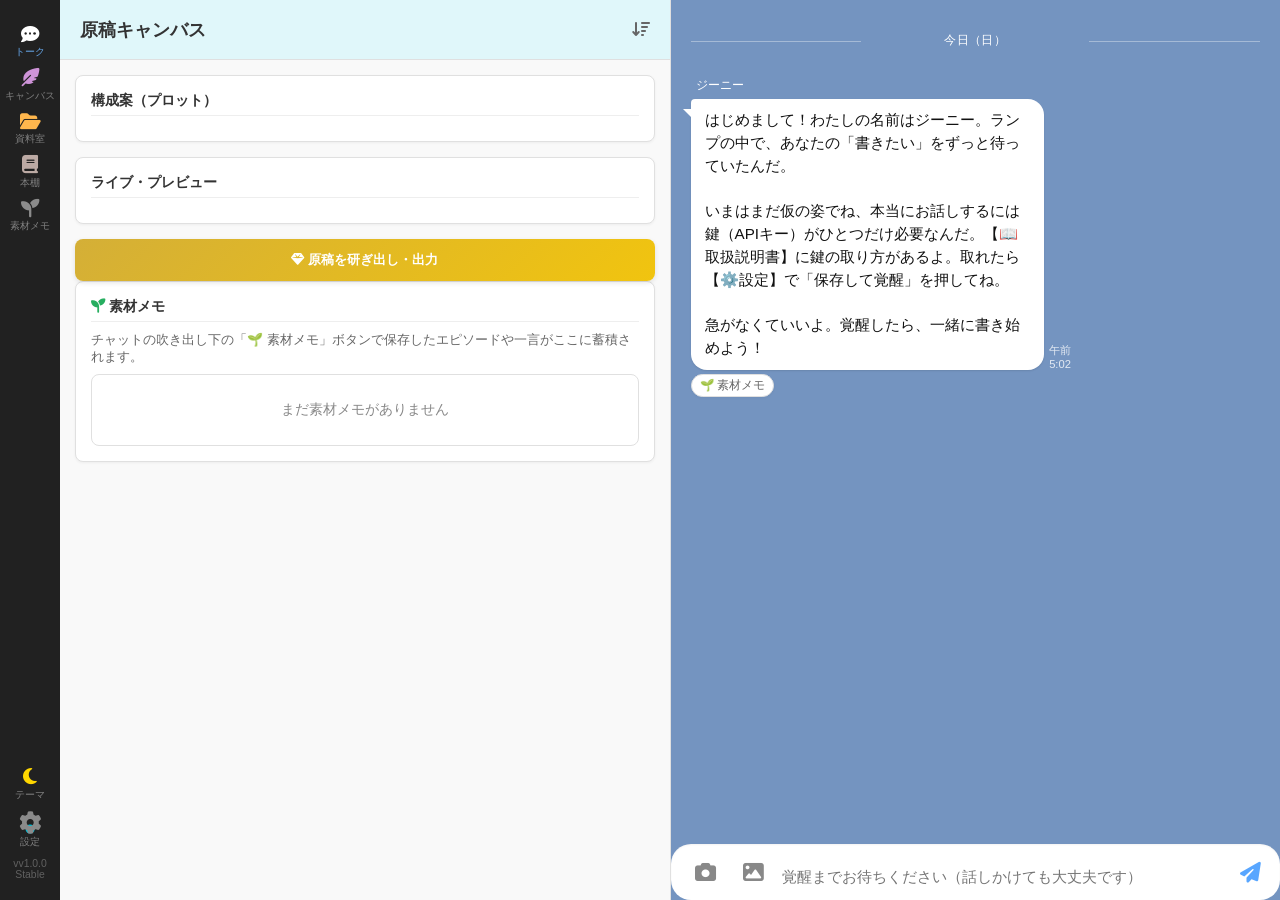
==== index.html @ d33ab1c2 "fix: resolve updateNavActive typo in navSeeds handler and bump cache to v102" ====
<!DOCTYPE html>
<html lang="ja">
<head>
    <!-- LINE内ブラウザ対策：自動的に外部ブラウザ（Safari/Chrome）で開くようにリダイレクト -->
    <script>
        if (/Line/i.test(navigator.userAgent)) {
            var url = new URL(window.location.href);
            if (!url.searchParams.has('openExternalBrowser')) {
                url.searchParams.set('openExternalBrowser', '1');
                window.location.href = url.toString();
            }
        }
    </script>
    <!-- グローバルエラー検知（画面上部表示） -->
    <script>
        window.onerror = function(msg, url, lineNo, columnNo, error) {
            try {
                var errDiv = document.getElementById('debugErrorBanner');
                if (!errDiv) {
                    errDiv = document.createElement('div');
                    errDiv.id = 'debugErrorBanner';
                    errDiv.style.cssText = 'position:fixed;top:0;left:0;right:0;background:#e74c3c;color:#fff;padding:12px 16px;z-index:999999;font-size:14px;font-weight:bold;word-break:break-all;box-shadow:0 4px 15px rgba(0,0,0,0.4);display:flex;justify-content:space-between;align-items:center;';
                    document.body.appendChild(errDiv);
                }
                errDiv.innerHTML = '<span>⚠️ エラー検知: ' + msg + ' (行: ' + lineNo + ')</span><button onclick="this.parentElement.remove()" style="background:#fff;color:#e74c3c;border:none;padding:4px 8px;border-radius:4px;cursor:pointer;font-weight:bold;">閉じる</button>';
            } catch(e){}
            return false;
        };
    </script>
    <meta charset="UTF-8">
    <meta name="viewport" content="width=device-width, initial-scale=1.0, maximum-scale=1.0, user-scalable=no">
    <title>魔法のランプ | ジーニー</title>
    
    <!-- PWA Metadata -->
    <meta name="apple-mobile-web-app-capable" content="yes">
    <meta name="apple-mobile-web-app-status-bar-style" content="default">
    <meta name="theme-color" content="#7494c0">
    <link rel="manifest" href="manifest.json">
    <link rel="apple-touch-icon" href="icon.png">
    
    <!-- External Assets -->
    <link rel="stylesheet" href="style.css?v=102">
    <link rel="stylesheet" href="https://cdnjs.cloudflare.com/ajax/libs/font-awesome/6.4.0/css/all.min.css">
    
    <!-- Google API for Drive Sync -->
    <script src="https://apis.google.com/js/api.js" async defer></script>

    <script>
        if ('serviceWorker' in navigator) {
            window.addEventListener('load', () => {
                navigator.serviceWorker.register('./sw.js').then(reg => {
                    console.log('Genie is ready!', reg.scope);
                    reg.update();
                }).catch(err => {
                    console.log('Magic failed...', err);
                });
            });
        }
    </script>
</head>
<body>
    <div class="app-container">
        
        <!-- 1列目: 左端の細いナビゲーションバー -->
        <nav class="line-nav">
            <div class="nav-top">
                <div class="nav-icon active" id="navChat" title="トーク"><i class="fas fa-comment-dots"></i><span class="nav-label">トーク</span></div>
                <div class="nav-icon" id="navRecord" title="キャンバス"><i class="fas fa-feather-alt"></i><span class="nav-label">キャンバス</span></div>
                <div class="nav-icon" id="navArchive" title="資料室"><i class="fas fa-folder-open"></i><span class="nav-label">資料室</span></div>
                <div class="nav-icon" id="navBookshelf" title="本棚"><i class="fas fa-book"></i><span class="nav-label">本棚</span></div>
                <div class="nav-icon" id="navSeeds" title="素材メモ"><i class="fas fa-seedling"></i><span class="nav-label">素材メモ</span></div>
            </div>
            <div class="nav-bottom">
                <div class="nav-icon" id="themeToggleBtn" title="テーマ切替"><i class="fas fa-moon"></i><span class="nav-label">テーマ</span></div>
                <div class="nav-icon" id="settingsBtn" title="設定"><i class="fas fa-cog"></i><span class="nav-label">設定</span></div>
                <div class="nav-version" id="navVersion">v1.0.0</div>
            </div>
        </nav>

        <!-- 2列目: 中央のキャンバス（ワークスペース） -->
        <section class="line-middle" id="middleCanvas">
            <div class="middle-header">
                <h2>原稿キャンバス</h2>
                <div class="header-actions">
                    <i class="fas fa-sort-amount-down"></i>
                </div>
            </div>
            
            <div class="middle-content">
                <div class="manuscript-card">
                    <h4>構成案（プロット）</h4>
                    <div id="plotList">
                        <!-- プロットがここに表示されます -->
                    </div>
                </div>

                <div class="manuscript-card">
                    <h4>ライブ・プレビュー</h4>
                    <div id="previewArea" class="preview-text">
                        メッセージから魔法を紡ぎ出します...
                    </div>
                </div>

                <button class="crystallize-btn" type="button">
                    <i class="fas fa-gem"></i> 原稿を研ぎ出し・出力
                </button>

                <!-- 素材メモ（Seeds） -->
                <div class="manuscript-card">
                    <h4><i class="fas fa-seedling" style="color:#27ae60;"></i> 素材メモ</h4>
                    <p class="modal-hint" style="font-size:0.8rem;margin-bottom:8px;">チャットの吹き出し下の「🌱 素材メモ」ボタンで保存したエピソードや一言がここに蓄積されます。</p>
                    <div id="seedsList" class="seeds-container">
                        <p class="empty-hint">まだ素材メモがありません</p>
                    </div>
                </div>
            </div>
        </section>

        <!-- 3列目: 右側のチャット画面 -->
        <main class="line-chat">
            

            <!-- PWA インストール案内バナー -->
            <div id="pwaInstallBanner" class="pwa-install-banner hidden">
                <div class="pwa-banner-content">
                    <i class="fas fa-mobile-alt banner-icon"></i>
                    <span class="banner-text">スマホの画面に追加してアプリとして使えます</span>
                    <button type="button" id="pwaInstallBtn" class="pwa-banner-btn">追加する</button>
                </div>
                <button type="button" id="pwaCloseBannerBtn" class="pwa-banner-close">&times;</button>
            </div>

            <div class="chat-messages" id="chatMessages">
                <!-- メッセージがここに表示されます -->
            </div>

                <div id="imageChatPreview" class="image-chat-preview hidden">
                    <img id="imageChatPreviewImg" src="" alt="送信する画像">
                    <button id="imageChatClearBtn" title="画像を削除"><i class="fas fa-times"></i></button>
                </div>
                <div class="input-container">
                    <div id="cameraBtn" title="写真を撮る / 画像から文字を読み込む">
                        <i class="fas fa-camera"></i>
                    </div>
                    <div id="imageChatBtn" title="画像をジーニーに見せる">
                        <i class="fas fa-image"></i>
                    </div>
                    <textarea id="userInput" placeholder="メッセージを入力（紙飛行機ボタンで送信）" rows="1"></textarea>
                    <div class="input-actions" id="sendBtn">
                        <i class="fas fa-paper-plane tool-icon" style="color: var(--accent); cursor: pointer;"></i>
                    </div>
                </div>
            </div>
        </main>
        
    </div>

    <!-- 取扱説明書モーダル -->
    <div id="manualModal" class="modal-overlay hidden">
        <div class="modal-content">
            <div class="modal-header">
                <h3><i class="fas fa-book-open"></i> 取扱説明書</h3>
                <span class="close-modal" id="closeManualBtn">&times;</span>
            </div>
            <div class="modal-body modal-scroll-body">
                <h4 class="modal-section-title">🧞 はじめに</h4>
                <ul class="modal-list">
                    <li>左の<strong>チャット</strong>でジーニーと対話します（画面が狭いときも、基本はチャット画面です）。</li>
                    <li><strong>原稿キャンバス</strong>（羽ペンアイコン）でプロットとプレビューを確認します。</li>
                    <li><strong>資料室</strong>に参考テキストを流し込めます。</li>
                    <li><strong>本棚</strong>に出力した完成原稿が並びます。</li>
                </ul>

                <h4 class="modal-section-title">🚨 【重要】新規でAPIキーが作成できない方へ</h4>
                <div class="modal-hint" style="margin-bottom: 15px; border-left: 3px solid #ff4a4a; padding: 8px 10px; background: rgba(255, 74, 74, 0.06); border-radius: 4px;">
                    <p style="font-weight: bold; margin-bottom: 6px; color: #ff4a4a;">Google AI Studioでキー作成ボタンが押せない場合の突破法：</p>
                    <ol style="margin-left: 16px; padding-left: 0; font-size: 0.82rem; line-height: 1.5; color: var(--text-color);">
                        <li>先に <a href="https://console.cloud.google.com/projectcreate" target="_blank" rel="noopener noreferrer" style="color: var(--accent); font-weight: bold; text-decoration: underline;">Google Cloud Console</a> でプロジェクトを1つ新規作成（名前は何でもOK）してください。</li>
                        <li>その後、再度 AI Studio を開き、作成したプロジェクトを選択すると100%キーが発行できます。</li>
                    </ol>
                </div>

                <h4 class="modal-section-title">📖 設定 ＆ 使い方ガイド</h4>
                <p class="modal-hint" style="margin-bottom: 12px;">
                    アプリのスマホ化（ホーム画面への追加）、APIキーの取得手順、PCとの同期方法などは、以下の公式サポートガイドで図解付きで優しく解説しています。
                </p>
                <div style="text-align: center; margin-bottom: 20px;">
                    <a href="guide.html" target="_blank" rel="noopener noreferrer" class="primary-btn" style="text-decoration: none; display: inline-flex; align-items: center; gap: 8px; font-size: 0.85rem; padding: 8px 16px; width: 100%; justify-content: center; box-sizing: border-box;">
                        <i class="fas fa-external-link-alt"></i> 公式サポートガイドを開く
                    </a>
                </div>

                <h4 class="modal-section-title">📖 ジーニーの得意技</h4>
                <ul class="modal-list">
                    <li>テーマの深掘りからプロット（目次）の作成</li>
                    <li>章ごとの執筆アシスト（壁打ち）</li>
                    <li>Kindle出稿までのステップ案内</li>
                </ul>
                <div style="text-align: center; margin-top: 25px; padding-top: 10px; border-top: 1px dashed var(--line-middle-border);">
                    <span class="app-version-display" style="font-size: 0.75rem; color: var(--text-meta);">魔法のランプ v0.9.2 Beta</span>
                </div>
            </div>
            <div class="modal-footer modal-footer--split">
                <button type="button" id="openApiFromManualBtn" class="secondary-btn open-api-btn">APIキーを取得（別タブ）</button>
                <button type="button" id="manualPwaInstallBtn" class="secondary-btn hidden"><i class="fas fa-mobile-alt"></i> スマホに追加</button>
                <button type="button" id="closeManualFooterBtn" class="secondary-btn">閉じる</button>
            </div>
        </div>
    </div>

    <!-- 資料室モーダル -->
    <div id="archiveModal" class="modal-overlay hidden">
        <div class="modal-content modal-content--wide">
            <div class="modal-header">
                <h3><i class="fas fa-folder-open"></i> 資料室</h3>
                <span class="close-modal" id="closeArchiveBtn">&times;</span>
            </div>
            <div class="modal-body modal-scroll-body">
                <p class="modal-hint">メモ・下書き・調べ物などを流し込むと、ジーニーが執筆の参考にします。（.txt / .md）</p>
                <div class="drop-zone" id="dropZone">
                    <i class="fas fa-cloud-upload-alt"></i>
                    <p>参考資料をドラッグ＆ドロップ<br>またはクリックして選択</p>
                </div>
                <div id="materialsList" class="materials-list">
                    <p class="empty-hint">まだ資料がありません</p>
                </div>
            </div>
            <div class="modal-footer">
                <button type="button" id="closeArchiveFooterBtn" class="secondary-btn">閉じる</button>
            </div>
        </div>
    </div>

    <!-- 本棚モーダル（出来上がった作品） -->
    <div id="bookshelfModal" class="modal-overlay hidden">
        <div class="modal-content modal-content--wide">
            <div class="modal-header">
                <h3><i class="fas fa-book"></i> 本棚（出来上がった作品）</h3>
                <span class="close-modal" id="closeBookshelfBtn">&times;</span>
            </div>
            <div class="modal-body modal-scroll-body">
                <p class="modal-hint">「原稿を研ぎ出し・出力」で保存した作品が並びます。クリックで再ダウンロードできます。</p>
                <div id="completedWorksList" class="works-list">
                    <p class="empty-hint">まだ作品がありません。原稿を出力すると本棚に並びます。</p>
                </div>
            </div>
            <div class="modal-footer">
                <button type="button" id="closeBookshelfFooterBtn" class="secondary-btn">閉じる</button>
            </div>
        </div>
    </div>

    <!-- API Settings Modal -->
    <div id="apiSettingsModal" class="modal-overlay hidden">
        <div class="modal-content">
            <div class="modal-header">
                <h3><i class="fas fa-magic"></i> ジーニーの覚醒（API設定）</h3>
                <span class="close-modal" id="closeModalBtn">&times;</span>
            </div>
            <div class="modal-body">
                <div id="apiWizardGuide" class="api-wizard-card">
                    <div class="api-wizard-header">
                        <i class="fas fa-key wizard-icon"></i>
                        <div>
                            <h4 class="wizard-title">鍵（APIキー）をセットしてジーニーを覚醒！</h4>
                            <p class="wizard-desc">無料で1分で取得できます。取説を読まなくても簡単3ステップ！</p>
                        </div>
                    </div>

                    <a href="https://aistudio.google.com/app/apikey" id="openApiFromSettingsBtn" class="primary-btn wizard-get-btn" target="_blank" rel="noopener noreferrer">
                        <i class="fas fa-external-link-alt"></i> 🔑 無料で鍵（APIキー）を取得する（Google）
                    </a>

                    <div class="wizard-steps">
                        <div class="wizard-step-item"><span class="step-num">1</span> 上の青いボタンを押してGoogleログイン</div>
                        <div class="wizard-step-item"><span class="step-num">2</span> 「Create API key」を押してキーをコピー</div>
                        <div class="wizard-step-item"><span class="step-num">3</span> 下の枠に貼り付けて「保存して覚醒」！</div>
                    </div>
                </div>

                <div class="api-input-group">
                    <label for="apiKeyInput" style="font-size: 0.85rem; font-weight: bold; color: var(--nav-chat-color); display: flex; align-items: center; gap: 6px; margin-bottom: 6px;">
                        <i class="fas fa-paste"></i> コピーしたAPIキーをここに貼り付け
                    </label>
                    <input type="password" id="apiKeyInput" placeholder="AIzaSy...（ここに貼り付け）" class="api-key-input wizard-input-highlight">
                </div>
                
                <details style="margin-bottom: 15px; font-size: 0.8rem; color: var(--text-meta);">
                    <summary style="cursor: pointer; padding: 4px 0; font-weight: bold;"><i class="fas fa-cog"></i> 詳細設定（モデル変更など）</summary>
                    <div style="padding-top: 10px;">
                        <label for="apiModelSelect" style="font-size: 0.8rem; font-weight: bold; color: var(--text-meta); display: block; margin-bottom: 5px;">使用するAIモデル</label>
                        <select id="apiModelSelect" class="api-key-input" style="background: #fff; cursor: pointer; margin-bottom: 10px;">
                            <option value="gemini-2.0-flash" selected>Gemini 2.0 Flash (おすすめ・最速・高機能)</option>
                            <option value="gemini-2.0-flash-lite">Gemini 2.0 Flash-Lite (軽量・高安定)</option>
                            <option value="gemini-1.5-flash">Gemini 1.5 Flash (標準・安定版)</option>
                            <option value="gemini-1.5-flash-8b">Gemini 1.5 Flash-8B (超軽量)</option>
                            <option value="gemini-1.5-pro">Gemini 1.5 Pro (超高機能・長文対応)</option>
                        </select>
                    </div>
                </details>

                <div style="border-top: 1px solid var(--line-middle-border); padding-top: 15px; margin-top: 15px;">
                    <label for="userNameInput" style="font-size: 0.8rem; font-weight: bold; color: var(--text-meta); display: block; margin-bottom: 5px;">あなたの呼び名 (ニックネーム)</label>
                    <input type="text" id="userNameInput" placeholder="もとさん" class="api-key-input" style="background: #fff;">
                    <p class="modal-hint" style="margin-top: 5px;">ジーニーがあなたを呼ぶ時の名前です。</p>
                </div>

                <div style="border-top: 1px solid var(--line-middle-border); padding-top: 15px; margin-top: 15px;">
                    <label style="font-size: 0.8rem; font-weight: bold; color: var(--text-meta); display: block; margin-bottom: 5px;">
                        <i class="fas fa-save"></i> 対話データのバックアップと復元
                    </label>
                    <p class="modal-hint" style="margin-bottom: 10px; line-height: 1.4;">
                        PCの再起動や別PC（工房PCなど）での作業時に、チャット履歴・プロットを丸ごと保存して再開できます。
                    </p>
                    <div style="display: flex; gap: 10px; margin-bottom: 10px;">
                        <button type="button" id="exportBackupBtn" class="secondary-btn" style="flex: 1; display: flex; align-items: center; justify-content: center; gap: 6px;">
                            <i class="fas fa-download"></i> バックアップ保存
                        </button>
                        <button type="button" id="importBackupBtn" class="secondary-btn" style="flex: 1; display: flex; align-items: center; justify-content: center; gap: 6px;">
                            <i class="fas fa-upload"></i> バックアップ復元
                        </button>
                    </div>
                    <input type="file" id="backupFileInput" accept=".json" style="display: none;">
                </div>

                <div id="pwaSettingsBlock" style="border-top: 1px solid var(--line-middle-border); padding-top: 15px; margin-top: 15px;">
                    <label style="font-size: 0.8rem; font-weight: bold; color: var(--text-meta); display: block; margin-bottom: 5px;">
                        <i class="fas fa-mobile-alt"></i> アプリのインストール
                    </label>
                    <p class="modal-hint" style="margin-bottom: 10px;">スマホのホーム画面にアイコンを追加して、アプリとして起動できるようになります。</p>
                    <button type="button" id="settingsPwaInstallBtn" class="secondary-btn" style="width: 100%; display: flex; align-items: center; justify-content: center; gap: 6px;">
                        <i class="fas fa-plus-circle"></i> ホーム画面に追加する
                    </button>
                </div>

                <div class="settings-reset-block" style="border-top: 1px solid var(--line-middle-border); text-align: center; margin-top: 15px; padding-top: 10px;">
                    <label style="font-size: 0.8rem; font-weight: bold; color: var(--text-meta); display: block; text-align: left; margin-bottom: 5px;">
                        <i class="fas fa-redo-alt"></i> アプリのアップデート・再読み込み
                    </label>
                    <p class="modal-hint" style="text-align: left; margin-bottom: 10px; line-height: 1.4;">
                        新しいバージョンが配信された場合や、動きがおかしいと感じた時は、このボタンを押して最新の状態に更新してください。
                    </p>
                    <button type="button" id="updateAppBtn" class="primary-btn" style="width: 100%; display: flex; align-items: center; justify-content: center; gap: 6px; background: var(--nav-chat-color); border: none; padding: 10px; font-weight: bold; margin-bottom: 20px;">
                        <i class="fas fa-sync-alt"></i> アプリを最新に更新する
                    </button>

                    <p class="modal-hint" style="text-align: left; margin-bottom: 10px;">チャット・プロット・資料を消して最初からやり直す場合</p>
                    <button type="button" id="resetProjectBtn" class="danger-btn" style="margin-bottom: 15px; width: 100%;">プロジェクトをリセット</button>
                    <div class="app-version-display" style="font-size: 0.75rem; color: var(--text-meta); opacity: 0.8;">魔法のランプ v0.9.2 Beta</div>
                </div>

                <p class="app-version-label" id="appVersionLabel"></p>
                
                <!-- 同期デバッグ用パネル -->
                <div id="syncDebugPanel" style="margin-top: 15px; padding: 10px; background: #f8f9fa; border: 1px solid var(--line-middle-border); border-radius: 6px; font-family: monospace; font-size: 0.75rem; text-align: left; color: var(--text-meta);">
                    <div style="font-weight: bold; margin-bottom: 5px; color: var(--text-main); font-size: 0.8rem; display: flex; align-items: center; gap: 5px;">
                        <i class="fas fa-bug"></i> 同期デバッグ情報
                    </div>
                    <div>GAPI 初期化: <span id="debugGapi" style="font-weight: bold;">...</span></div>
                    <div>クライアントID: <span id="debugClientId" style="font-weight: bold;">...</span></div>
                    <div>トークン状態: <span id="debugToken" style="font-weight: bold;">...</span></div>
                    <div>更新日時: <span id="debugUpdateTime" style="font-weight: bold;">...</span></div>
                    <div style="margin-top: 5px; word-break: break-all; color: #d9534f;">エラー履歴: <span id="debugError" style="font-weight: bold;">なし</span></div>
                </div>
            </div>
            <div class="modal-footer modal-footer--split">
                <button type="button" id="closeApiSettingsFooterBtn" class="secondary-btn">閉じる</button>
                <button type="button" id="saveApiKeyBtn" class="primary-btn">保存して覚醒</button>
            </div>
        </div>
    </div>

    <!-- PWA インストール説明モーダル -->
    <div id="pwaInstallModal" class="modal-overlay hidden">
        <div class="modal-content">
            <div class="modal-header">
                <h3><i class="fas fa-mobile-alt"></i> スマホのホーム画面に追加</h3>
                <span class="close-modal" id="closePwaInstallBtn">&times;</span>
            </div>
            <div class="modal-body modal-scroll-body">
                <!-- iOSの手順 -->
                <div id="pwaIosInstructions" class="pwa-instructions hidden">
                    <p class="pwa-desc" style="font-size: 0.95rem; margin-bottom: 15px; line-height: 1.5;">iPhone/iPad (Safari) でアプリとして追加する手順です：</p>
                    <ol class="modal-list numbered" style="margin-left: 20px; font-size: 0.9rem; line-height: 1.7; margin-bottom: 15px;">
                        <li>ブラウザ下部（iPadは右上）にある<strong>共有ボタン</strong> <i class="fas fa-share-square" style="color: var(--accent);"></i> をタップします。</li>
                        <li>メニューを下にスクロールし、<strong>「ホーム画面に追加」</strong> <i class="far fa-plus-square" style="color: var(--accent);"></i> を選択します。</li>
                        <li>右上の<strong>「追加」</strong>をタップします。ホーム画面にアプリアイコンが作成されます！</li>
                    </ol>
                    <p class="modal-hint" style="margin-top: 10px; color: var(--text-dim);">※Chromeなどの他ブラウザでは追加機能が制限される場合があります。必ずSafariで開いて操作してください。</p>
                </div>
                <!-- iOS Chrome/Firefox/Edge等の手順 -->
                <div id="pwaIosChromeInstructions" class="pwa-instructions hidden">
                    <p class="pwa-desc" style="font-size: 0.95rem; margin-bottom: 15px; line-height: 1.5;">iPhone/iPad (Chrome等) で追加する手順です：</p>
                    <ol class="modal-list numbered" style="margin-left: 20px; font-size: 0.9rem; line-height: 1.7; margin-bottom: 15px;">
                        <li>ブラウザ右上（または右下メニュー）にある<strong>共有アイコン</strong> <i class="fas fa-share-square" style="color: var(--accent);"></i> をタップします。</li>
                        <li>メニューから<strong>「ホーム画面に追加」</strong> <i class="far fa-plus-square" style="color: var(--accent);"></i> を選択します。</li>
                    </ol>
                    <div style="margin-top: 15px; padding: 12px; background: var(--line-middle-border); border-radius: 8px; border: 1px dashed var(--accent);">
                        <p style="font-size: 0.85rem; margin-bottom: 10px; line-height: 1.4; color: var(--text-main);">
                            💡 <strong>おすすめ：Safariで開く</strong><br>
                            Safariで開くと、より確実にホーム画面に追加できます。下のボタンからURLをコピーし、Safariを起動して貼り付けてみてください。
                        </p>
                        <button type="button" id="copyUrlForSafariBtn" class="secondary-btn" style="width: 100%; display: flex; align-items: center; justify-content: center; gap: 6px; font-size: 0.85rem; padding: 8px; cursor: pointer;">
                            <i class="fas fa-copy"></i> URLをコピーする
                        </button>
                    </div>
                </div>
                <!-- Android/Othersの手順 -->
                <div id="pwaAndroidInstructions" class="pwa-instructions hidden">
                    <p class="pwa-desc" style="font-size: 0.95rem; margin-bottom: 15px; line-height: 1.5;">Android / Chrome でアプリとして追加する手順です：</p>
                    <ol class="modal-list numbered" style="margin-left: 20px; font-size: 0.9rem; line-height: 1.7; margin-bottom: 15px;">
                        <li>ブラウザの右上にある<strong>メニューボタン（3つの点）</strong> <i class="fas fa-ellipsis-v" style="color: var(--accent);"></i> をタップします。</li>
                        <li>メニュー内の<strong>「アプリをインストール」</strong> または <strong>「ホーム画面に追加」</strong> を選択します。</li>
                        <li>画面に表示される指示に従ってインストールしてください。</li>
                    </ol>
                </div>
            </div>
            <div class="modal-footer">
                <button type="button" id="closePwaInstallFooterBtn" class="secondary-btn" style="width: 100%;">閉じる</button>
            </div>
        </div>
    </div>

    <!-- 隠しファイル入力要素（OCR用） -->
    <input type="file" id="ocrCameraInput" accept="image/*" capture="environment" style="display: none;">
    <input type="file" id="ocrFileInput" accept="image/*" style="display: none;">
    <!-- 隠しファイル入力要素（画像チャット用） -->
    <input type="file" id="imageChatInput" accept="image/*" style="display: none;">

    <!-- 手書き文字読み込み（OCR）モーダル -->
    <div id="ocrModal" class="modal-overlay hidden">
        <div class="modal-content" style="max-width: 480px;">
            <div class="modal-header">
                <h3><i class="fas fa-camera"></i> 手書き文字の読み込み</h3>
                <span class="close-modal" id="closeOcrBtn">&times;</span>
            </div>
            <div class="modal-body modal-scroll-body" style="display: flex; flex-direction: column; gap: 15px; padding: 20px;">
                <p class="modal-hint" style="line-height: 1.4;">
                    ノートや原稿の写真を撮るか、画像をアップロードしてください。ジーニーが手書き文字をテキストに書き起こします。
                </p>
                
                <!-- 初期選択ボタン -->
                <div id="ocrInitialActions" style="display: flex; gap: 12px; margin: 10px 0;">
                    <button type="button" id="ocrTriggerCameraBtn" class="primary-btn" style="flex: 1; display: flex; align-items: center; justify-content: center; gap: 8px; padding: 12px 10px;">
                        <i class="fas fa-camera"></i> 写真を撮る
                    </button>
                    <button type="button" id="ocrTriggerFileBtn" class="secondary-btn" style="flex: 1; display: flex; align-items: center; justify-content: center; gap: 8px; padding: 12px 10px; border: 1px solid var(--line-middle-border);">
                        <i class="fas fa-image"></i> 画像を選択
                    </button>
                </div>
                
                <!-- プレビュー -->
                <div id="ocrPreviewContainer" class="ocr-preview-container hidden">
                    <img id="ocrImagePreview" src="" alt="OCR Preview" style="max-width: 100%; max-height: 250px; border-radius: 4px; object-fit: contain;">
                    <button type="button" id="ocrResetImageBtn" class="ocr-reset-btn">
                        <i class="fas fa-redo"></i> 撮り直す
                    </button>
                </div>
                
                <!-- OCR実行ボタン -->
                <button type="button" id="ocrStartBtn" class="primary-btn hidden" style="width: 100%; padding: 12px; background: var(--nav-chat-color); font-weight: bold;">
                    🧞‍♂️ ジーニーに読み取ってもらう
                </button>
                
                <!-- 読み込み中表示 -->
                <div id="ocrStatusContainer" class="hidden" style="text-align: center; padding: 20px; color: var(--text-meta);">
                    <i class="fas fa-spinner fa-spin" style="font-size: 1.8rem; color: var(--nav-chat-color); margin-bottom: 12px;"></i>
                    <div id="ocrStatusText" style="font-size: 0.9rem;">ジーニーが文字を解読しています...</div>
                </div>
                
                <!-- 結果表示 -->
                <div id="ocrResultContainer" class="hidden" style="display: flex; flex-direction: column; gap: 8px;">
                    <label for="ocrResultText" style="font-size: 0.85rem; font-weight: bold; color: var(--text-meta);">
                        <i class="fas fa-file-alt"></i> 読み取り結果（自由に修正できます）:
                    </label>
                    <textarea id="ocrResultText" rows="6" class="ocr-textarea" placeholder="ここに読み取ったテキストが表示されます"></textarea>
                    
                    <div style="display: flex; gap: 10px; margin-top: 10px;">
                        <button type="button" id="ocrInsertToInputBtn" class="primary-btn" style="flex: 2; padding: 12px; display: flex; align-items: center; justify-content: center; gap: 6px;">
                            <i class="fas fa-keyboard"></i> 入力欄へ送る
                        </button>
                        <button type="button" id="ocrAddToArchiveBtn" class="secondary-btn" style="flex: 1.5; padding: 12px; display: flex; align-items: center; justify-content: center; gap: 6px; border: 1px solid var(--line-middle-border);">
                            <i class="fas fa-folder-plus"></i> 資料室へ保存
                        </button>
                    </div>
                </div>
            </div>
            <div class="modal-footer">
                <button type="button" id="closeOcrFooterBtn" class="secondary-btn" style="float: right;">閉じる</button>
            </div>
        </div>
    </div>

    <!-- Google Drive 自動同期モーダル -->
    <div id="syncModal" class="modal-overlay hidden">
        <div class="modal-content modal-content--wide">
            <div class="modal-header">
                <h3><i class="fab fa-google-drive"></i> Google Drive 自動同期</h3>
                <span class="close-modal" id="closeSyncBtn">&times;</span>
            </div>
            <div class="modal-body modal-scroll-body">
                <p class="modal-hint" style="margin-bottom: 15px;">
                    PCとスマホの間でデータを自動的に同期させるための設定です。<br>
                    ※ハードユーザー向けの高度な設定になります。
                </p>
                
                <div style="background: #f8f9fa; border: 1px solid var(--line-middle-border); border-radius: 8px; padding: 15px; margin-bottom: 20px;">
                    <h4 style="margin-bottom: 10px; font-size: 0.9rem; color: var(--text-main);">1. クライアントIDの入力</h4>
                    <p class="modal-hint" style="margin-bottom: 10px;">マニュアルに沿って取得した「クライアントID」を入力してください。</p>
                    <input type="text" id="gdriveClientIdInput" placeholder="xxxxxxxxxxxx-xxxxxxxxxxx.apps.googleusercontent.com" class="api-key-input" style="background: #fff; margin-bottom: 10px;">
                    <button type="button" id="openSyncManualBtn" class="secondary-btn" style="font-size: 0.8rem; padding: 5px 10px;">
                        <i class="fas fa-book-open"></i> 設定マニュアルを開く
                    </button>
                </div>

                <div style="background: #f8f9fa; border: 1px solid var(--line-middle-border); border-radius: 8px; padding: 15px;">
                    <h4 style="margin-bottom: 10px; font-size: 0.9rem; color: var(--text-main);">2. Googleアカウントで認証</h4>
                    <p class="modal-hint" style="margin-bottom: 10px;">クライアントIDを入力後、以下のボタンから同期を許可してください。</p>
                    <button type="button" id="gdriveLoginBtn" class="primary-btn" style="width: 100%; display: flex; align-items: center; justify-content: center; gap: 8px;" disabled>
                        <i class="fab fa-google"></i> Googleでログインして同期開始
                    </button>
                    <button type="button" id="restoreDriveRevBtn" class="secondary-btn" style="width: 100%; margin-top: 10px; font-size: 0.85rem; display: flex; align-items: center; justify-content: center; gap: 6px; border-color: #f39c12; color: #d35400;">
                        <i class="fas fa-history"></i> 🕒 過去の同期データ（上書き前の状態）を復元
                    </button>
                    <p id="gdriveStatusText" class="modal-hint" style="margin-top: 10px; text-align: center; color: var(--text-meta);">
                        現在：未設定
                    </p>
                </div>
            </div>
            <div class="modal-footer">
                <button type="button" id="closeSyncFooterBtn" class="secondary-btn">閉じる</button>
            </div>
        </div>
    </div>

    <!-- 画像ライトボックス -->
    <div id="imageLightbox" class="hidden">
        <img id="imageLightboxImg" src="" alt="拡大表示">
    </div>

    <script src="version.js?v=102"></script>
    <script src="script.js?v=102"></script>
</body>
</html>
---- style.css ----
:root {
    /* LINE Colors */
    --line-nav-bg: #212121;
    --line-nav-icon: #8b8b8b;
    --line-nav-active: #ffffff;
    
    --line-middle-bg: #e0f7fa; /* light cyan middle background */
    --line-middle-border: #e0e0e0;
    
    --line-chat-bg: #7494c0; /* LINE Blue */
    --line-bubble-user: #85e249; /* LINE Green */
    --line-bubble-genie: #ffffff;
    
    --text-main: #111111;
    --text-dim: #8b949e;
    --text-meta: #666666;
    
    --accent: #58a6ff;
    --accent-gold: #d4af37;
    
    --transition: all 0.3s ease;
    --page-bg: #fafafa; /* Light page background */
    --toggle-yellow: #ffd700;
    --nav-manual-color: #d4af37;
    --nav-chat-color: #6eb5ff;
    --nav-record-color: #ce93d8;
    --nav-archive-color: #ffb74d;
    --nav-bookshelf-color: #bcaaa4;
    --nav-settings-color: #8a8a8a;
    --nav-settings-dot: #00bcd4;
}

* {
    margin: 0;
    padding: 0;
    box-sizing: border-box;
    font-family: -apple-system, BlinkMacSystemFont, "Segoe UI", Roboto, "Helvetica Neue", Arial, sans-serif;
}

body {
    background-color: var(--line-chat-bg);
    color: var(--text-main);
    height: 100vh;
    height: 100dvh;
    display: flex;
    overflow: hidden;
}

/* Layout */
.app-container {
    display: flex;
    width: 100%;
    height: 100%;
}

/* Column 1: Far Left Navigation */
.line-nav {
    width: 60px;
    flex-shrink: 0;
    background-color: var(--line-nav-bg);
    display: flex;
    flex-direction: column;
    justify-content: space-between;
    align-items: center;
    padding: 20px 0;
    z-index: 100;
}

.nav-icon {
    color: var(--line-nav-icon);
    font-size: 1.4rem;
    padding: 15px 0;
    cursor: pointer;
    transition: var(--transition);
    position: relative;
    display: flex;
    justify-content: center;
    align-items: center;
    width: auto;
}

.nav-icon:hover, .nav-icon.active {
    color: var(--line-nav-active);
}

/* ======== Custom Nav Icon Colors ======== */

#navManual .fa-book-open { color: var(--nav-manual-color); }
#navManual:hover .fa-book-open,
#navManual.active .fa-book-open { color: var(--line-nav-active); }

#navChat .fa-comment-dots { color: var(--nav-chat-color); }
#navChat:hover .fa-comment-dots,
#navChat.active .fa-comment-dots { color: var(--line-nav-active); }

#navRecord .fa-feather-alt { color: var(--nav-record-color); }
#navRecord:hover .fa-feather-alt,
#navRecord.active .fa-feather-alt { color: var(--line-nav-active); }

#navArchive .fa-folder-open { color: var(--nav-archive-color); }
#navArchive:hover .fa-folder-open,
#navArchive.active .fa-folder-open { color: var(--line-nav-active); }

#navBookshelf .fa-book { color: var(--nav-bookshelf-color); }
#navBookshelf:hover .fa-book,
#navBookshelf.active .fa-book { color: var(--line-nav-active); }

#navSync .fa-google-drive { color: #4285F4; }
#navSync:hover .fa-google-drive,
#navSync.active .fa-google-drive { color: var(--line-nav-active); }

#navLine .nav-line-svg,
#navSync .nav-drive-svg {
    width: 2rem;
    height: 2rem;
    flex-shrink: 0;
    display: block;
    transition: var(--transition);
}
#navLine:hover .nav-line-svg,
#navLine.active .nav-line-svg,
#navSync:hover .nav-drive-svg,
#navSync.active .nav-drive-svg { filter: brightness(1.25); }

#themeToggleBtn .fa-moon,
#themeToggleBtn .fa-sun { color: var(--toggle-yellow); }
#themeToggleBtn:hover .fa-moon,
#themeToggleBtn:hover .fa-sun,
#themeToggleBtn.active .fa-moon,
#themeToggleBtn.active .fa-sun { color: var(--line-nav-active); }

#settingsBtn::before {
    content: '';
    position: absolute;
    width: 0.55rem;
    height: 0.55rem;
    background: var(--nav-settings-dot);
    border-radius: 50%;
    top: 50%;
    left: 50%;
    transform: translate(-50%, -50%);
    pointer-events: none;
}
#settingsBtn .fa-cog {
    color: var(--nav-settings-color);
    position: relative;
    z-index: 1;
    font-size: 1.4rem;
    transition: var(--transition);
}
#settingsBtn:hover .fa-cog,
#settingsBtn.active .fa-cog { color: var(--line-nav-active); }
.badge {
    position: absolute;
    top: 10px;
    right: 12px;
    background: #ff3b30;
    color: white;
    font-size: 0.6rem;
    font-weight: bold;
    padding: 2px 5px;
    border-radius: 10px;
    border: 2px solid var(--line-nav-bg);
}

/* Column 2: Middle Canvas / List */
.line-middle {
    flex: 1;
    min-width: 0;
    background-color: var(--line-middle-bg);
    border-right: 1px solid var(--line-middle-border);
    display: flex;
    flex-direction: column;
    transition: all 0.3s ease;
    z-index: 90;
    overflow-x: hidden;
    opacity: 1;
}

.line-middle.hidden {
    flex: 0;
    width: 0;
    border-right: none;
    opacity: 0;
    pointer-events: none;
}

/* Column 3: Main Chat Area */
.line-chat {
    flex: 1;
    display: flex;
    flex-direction: column;
    min-width: 0;
    position: relative;
    background-color: var(--line-chat-bg);
}

.middle-header {
    height: 60px;
    display: flex;
    justify-content: space-between;
    align-items: center;
    padding: 0 20px;
    border-bottom: 1px solid var(--line-middle-border);
}

.middle-header h2 {
    font-size: 1.1rem;
    font-weight: bold;
    color: #333;
}

.header-actions {
    color: #666;
    cursor: pointer;
}

.middle-content {
    flex: 1;
    overflow-y: auto;
    padding: 15px;
    background-color: #f9f9f9;
}

/* Canvas Cards (in middle column) */
.manuscript-card {
    background: #fff;
    border: 1px solid var(--line-middle-border);
    border-radius: 8px;
    padding: 15px;
    margin-bottom: 15px;
    box-shadow: 0 1px 3px rgba(0,0,0,0.05);
}

.manuscript-card h4 {
    color: #333;
    font-size: 0.9rem;
    margin-bottom: 10px;
    border-bottom: 1px solid #eee;
    padding-bottom: 5px;
}

.chapter-item {
    padding: 10px 0;
    border-bottom: 1px solid #f0f0f0;
}
.chapter-item:last-child { border-bottom: none; }
.chapter-item.empty { opacity: 0.5; }

.chapter-number {
    font-size: 0.75rem;
    color: var(--accent-gold);
    font-weight: bold;
}
.chapter-title {
    font-size: 0.9rem;
    color: #333;
    margin-top: 3px;
}

.preview-text {
    font-size: 0.85rem;
    color: #555;
    line-height: 1.5;
}

.preview-item {
    background: #fdfdfd;
    border-left: 3px solid var(--accent);
    padding: 10px;
    margin-bottom: 15px;
    border-radius: 0 4px 4px 0;
    box-shadow: 0 1px 2px rgba(0,0,0,0.02);
}

.preview-label {
    font-size: 0.7rem;
    color: var(--text-meta);
    font-weight: bold;
    display: block;
    margin-bottom: 5px;
}

.genie-insight {
    margin-top: 10px;
    padding-top: 8px;
    border-top: 1px dashed var(--line-middle-border);
    font-size: 0.8rem;
    color: var(--accent-gold);
    font-style: italic;
}

.knowledge-upload {
    margin-bottom: 15px;
}
.drop-zone {
    border: 1px dashed #ccc;
    background: #fff;
    border-radius: 8px;
    padding: 15px;
    text-align: center;
    color: #666;
    cursor: pointer;
}
.drop-zone i { font-size: 1.2rem; margin-bottom: 5px; color: #999; }
.drop-zone p { font-size: 0.8rem; }

.crystallize-btn {
    width: 100%;
    padding: 12px;
    background: linear-gradient(135deg, #d4af37, #f1c40f);
    color: #fff;
    border: none;
    border-radius: 8px;
    font-weight: bold;
    cursor: pointer;
    box-shadow: 0 2px 5px rgba(0,0,0,0.1);
}

.chat-header {
    height: 60px;
    background-color: transparent;
    display: flex;
    justify-content: space-between;
    align-items: center;
    padding: 0 20px;
    border-bottom: 1px solid rgba(255, 255, 255, 0.25);
}

.chat-header-left {
    display: flex;
    align-items: center;
    gap: 15px;
}

.chat-avatar {
    width: 36px;
    height: 36px;
    background-color: rgba(255, 255, 255, 0.25);
    border-radius: 50%;
    display: flex;
    align-items: center;
    justify-content: center;
    color: #fff;
    font-size: 1.2rem;
}

.chat-title h2 {
    font-size: 1.1rem;
    color: #fff;
    text-shadow: 0 1px 3px rgba(0, 0, 0, 0.2);
}

.chat-subtitle {
    font-size: 0.75rem;
    color: rgba(255, 255, 255, 0.75);
}

.chat-header-right {
    display: flex;
    gap: 15px;
}

.header-icon {
    background: none;
    border: none;
    font-size: 1.2rem;
    color: rgba(255, 255, 255, 0.85);
    cursor: pointer;
    transition: color 0.2s;
}

.header-icon:hover {
    color: #fff;
}

.toggle-btn {
    display: block;
}

/* Chat Messages */
.chat-messages {
    flex: 1;
    overflow-y: auto;
    padding: 20px;
    display: flex;
    flex-direction: column;
    gap: 20px;
    background-color: var(--line-chat-bg);
}

.message-wrapper {
    display: flex;
    gap: 10px;
    max-width: 100%;
}

.date-separator {
    text-align: center;
    margin: 12px 0 8px;
    position: relative;
    font-size: 0.78rem;
    color: #fff;
    font-weight: 500;
    letter-spacing: 0.03em;
}
.date-separator::before,
.date-separator::after {
    content: '';
    position: absolute;
    top: 50%;
    width: 30%;
    height: 1px;
    background: rgba(255,255,255,0.35);
}
.date-separator::before { left: 0; }
.date-separator::after  { right: 0; }

body.dark-theme .date-separator {
    color: #fff;
}
body.dark-theme .date-separator::before,
body.dark-theme .date-separator::after {
    background: rgba(255,255,255,0.25);
}

.message-wrapper.user {
    justify-content: flex-end;
}

.message-wrapper .avatar {
    width: 40px;
    height: 40px;
    border-radius: 50%;
    background-color: #fff;
    display: flex;
    align-items: center;
    justify-content: center;
    color: #333;
    font-size: 1.2rem;
    box-shadow: 0 1px 2px rgba(0,0,0,0.1);
}

.message-content {
    display: flex;
    flex-direction: column;
    max-width: 70%;
}

.sender-name {
    font-size: 0.75rem;
    color: #fff;
    margin-bottom: 5px;
    margin-left: 5px;
}

.bubble-row {
    display: flex;
    align-items: flex-end;
    gap: 5px;
}

.bubble {
    padding: 10px 14px;
    border-radius: 16px;
    font-size: 0.95rem;
    line-height: 1.5;
    color: #111;
    box-shadow: 0 1px 2px rgba(0,0,0,0.1);
    position: relative;
    word-break: break-word;
}

.bubble.genie {
    background-color: var(--line-bubble-genie);
    border-top-left-radius: 4px;
}

.bubble.genie::before {
    content: '';
    position: absolute;
    top: 10px;
    left: -8px;
    border: 8px solid transparent;
    border-right-color: var(--line-bubble-genie);
    border-left: 0;
    border-top: 0;
}

.bubble.user {
    background-color: var(--line-bubble-user);
    border-top-right-radius: 4px;
}

.bubble.user::before {
    content: '';
    position: absolute;
    top: 10px;
    right: -8px;
    border: 8px solid transparent;
    border-left-color: var(--line-bubble-user);
    border-right: 0;
    border-top: 0;
}

.message-meta {
    display: flex;
    flex-direction: column;
    align-items: flex-end;
    font-size: 0.7rem;
    color: rgba(255,255,255,0.8);
    min-width: 40px;
}

.message-wrapper.user .message-meta {
    align-items: flex-start;
}

.message-meta .read {
    margin-bottom: 2px;
}

/* Chat Input Area */
.chat-input-area {
    background-color: #f5f5f5;
    padding: 10px 15px;
    border-top: 1px solid var(--line-middle-border);
}

.input-toolbar {
    display: flex;
    gap: 15px;
    margin-bottom: 8px;
    padding-left: 5px;
}

.tool-icon {
    color: #888;
    font-size: 1.1rem;
    cursor: pointer;
}

.tool-icon:hover { color: #333; }

.input-container {
    display: flex;
    align-items: flex-end;
    background: #fff;
    border-radius: 20px;
    padding: 8px 15px;
    box-shadow: inset 0 1px 2px rgba(0,0,0,0.05);
}

textarea {
    flex: 1;
    border: none;
    background: none;
    resize: none;
    font-size: 0.95rem;
    line-height: 1.4;
    padding: 5px 0;
    color: #333;
    max-height: 100px;
}

textarea:focus { outline: none; }

.input-actions {
    padding: 4px 0 4px 10px;
    display: flex;
    align-items: center;
}

#sendBtn {
    width: 40px;
    height: 40px;
    border-radius: 50%;
    display: flex;
    align-items: center;
    justify-content: center;
    cursor: pointer;
    transition: background 0.2s;
    flex-shrink: 0;
}

#sendBtn:hover, #sendBtn:active {
    background: rgba(88, 166, 255, 0.15);
}

#sendBtn i {
    font-size: 1.3rem;
}

#cameraBtn {
    width: 40px;
    height: 40px;
    border-radius: 50%;
    display: flex;
    align-items: center;
    justify-content: center;
    cursor: pointer;
    transition: background 0.2s;
    flex-shrink: 0;
    margin-right: 8px;
    align-self: center;
}

#cameraBtn:hover, #cameraBtn:active {
    background: rgba(88, 166, 255, 0.15);
}

#cameraBtn i {
    font-size: 1.3rem;
    color: #888;
    transition: color 0.2s;
}

#cameraBtn:hover i {
    color: var(--accent);
}

body.dark-theme #cameraBtn i {
    color: var(--text-dim);
}


body.dark-theme #cameraBtn:hover i {
    color: var(--accent);
}

/* 画像チャットボタン */
#imageChatBtn {
    width: 40px;
    height: 40px;
    border-radius: 50%;
    display: flex;
    align-items: center;
    justify-content: center;
    cursor: pointer;
    transition: background 0.2s;
    flex-shrink: 0;
    margin-right: 8px;
    align-self: center;
}

#imageChatBtn:hover, #imageChatBtn:active {
    background: rgba(88, 166, 255, 0.15);
}

#imageChatBtn i {
    font-size: 1.3rem;
    color: #888;
    transition: color 0.2s;
}

#imageChatBtn:hover i {
    color: #a78bfa;
}

body.dark-theme #imageChatBtn i {
    color: var(--text-dim);
}

body.dark-theme #imageChatBtn:hover i {
    color: #a78bfa;
}

/* 送信前の画像プレビュー */
.image-chat-preview {
    display: flex;
    align-items: center;
    gap: 10px;
    padding: 8px 15px;
    background: rgba(167, 139, 250, 0.08);
    border-radius: 12px;
    margin: 6px 0;
    border: 1px solid rgba(167, 139, 250, 0.25);
}

.image-chat-preview.hidden {
    display: none;
}

.image-chat-preview img {
    width: 60px;
    height: 60px;
    object-fit: cover;
    border-radius: 8px;
    border: 1px solid rgba(167, 139, 250, 0.3);
}

#imageChatClearBtn {
    background: rgba(0, 0, 0, 0.15);
    border: none;
    border-radius: 50%;
    width: 22px;
    height: 22px;
    display: flex;
    align-items: center;
    justify-content: center;
    cursor: pointer;
    color: #555;
    font-size: 0.75rem;
    transition: background 0.2s;
    flex-shrink: 0;
}

#imageChatClearBtn:hover {
    background: rgba(255, 80, 80, 0.25);
    color: #c00;
}

/* チャットバブル内の画像 */
.bubble-image {
    max-width: 220px;
    width: 100%;
    border-radius: 10px;
    display: block;
    margin-bottom: 4px;
    cursor: pointer;
    transition: opacity 0.2s;
}

.bubble-image:hover {
    opacity: 0.9;
}

.bubble.has-image {
    padding: 6px;
    background: none !important;
    box-shadow: none !important;
}

.bubble.has-image::before {
    display: none;
}

/* 画像ライトボックス */
#imageLightbox {
    position: fixed;
    inset: 0;
    background: rgba(0,0,0,0.85);
    display: flex;
    align-items: center;
    justify-content: center;
    z-index: 9999;
    cursor: zoom-out;
}

#imageLightbox.hidden { display: none; }

#imageLightbox img {
    max-width: 90vw;
    max-height: 90vh;
    border-radius: 8px;
    object-fit: contain;
}

/* OCR UI Styles */
.ocr-textarea {
    width: 100%;
    border: 1px solid var(--line-middle-border);
    border-radius: 8px;
    padding: 12px;
    font-size: 0.95rem;
    background: #fff;
    color: #111;
    max-height: 200px;
    resize: vertical;
    line-height: 1.5;
    transition: border-color 0.2s, background-color 0.2s, color 0.2s;
}

.ocr-textarea:focus {
    outline: none;
    border-color: var(--accent);
}

body.dark-theme .ocr-textarea {
    background: #111b21;
    border-color: #2c2c2c;
    color: var(--text-main);
}

.ocr-preview-container {
    text-align: center;
    border: 1px dashed var(--line-middle-border);
    padding: 10px;
    border-radius: 8px;
    background: #fafafa;
    position: relative;
    transition: background-color 0.2s;
}

body.dark-theme .ocr-preview-container {
    background: #111b21;
    border-color: #2c2c2c;
}

.ocr-reset-btn {
    position: absolute;
    top: 10px;
    right: 10px;
    padding: 4px 8px;
    font-size: 0.8rem;
    background: rgba(255, 255, 255, 0.9);
    color: #333;
    border: 1px solid #ccc;
    border-radius: 4px;
    cursor: pointer;
    transition: background 0.2s;
}

.ocr-reset-btn:hover {
    background: #fff;
}

body.dark-theme .ocr-reset-btn {
    background: rgba(32, 44, 51, 0.9);
    color: var(--text-main);
    border-color: #2c2c2c;
}

body.dark-theme .ocr-reset-btn:hover {
    background: #202c33;
}

.nav-version {
    font-size: 0.65rem;
    color: var(--line-nav-icon);
    margin-top: 5px;
    text-align: center;
    user-select: none;
    opacity: 0.6;
    width: 100%;
}

/* Responsive: 狭い画面はチャット優先。ナビを画面下部に固定、文字サイズも最適化 */
@media (max-width: 750px) {
    .app-container {
        position: relative;
        width: 100vw;
        height: 100vh;
        height: 100dvh;
        overflow: hidden;
    }

    .line-nav {
        position: fixed;
        bottom: 0;
        left: 0;
        right: 0;
        width: 100%;
        height: 56px;
        flex-direction: row;
        justify-content: space-between;
        padding: 0 4px;
        z-index: 300;
        background-color: var(--line-nav-bg);
    }

    .nav-top {
        display: flex;
        flex-direction: row;
        align-items: center;
        flex: 5;
        justify-content: space-around;
    }

    .nav-bottom {
        display: flex;
        flex-direction: row;
        align-items: center;
        flex: 2;
        justify-content: space-around;
    }

    .nav-version {
        display: none;
    }

    .line-nav .nav-icon {
        padding: 4px 1px;
        min-width: 0;
        flex: 1;
        font-size: 1.05rem;
    }

    .line-nav .nav-icon .nav-label {
        font-size: 9px;
    }

    #navLine .nav-line-svg,
    #navSync .nav-drive-svg {
        width: 1.6rem;
        height: 1.6rem;
    }

    /* LINE SVG の公式グリーンをスマホでも確実に表示 */
    #navLine .nav-line-svg rect {
        fill: #00C300 !important;
    }
    #navLine .nav-line-svg path {
        fill: white !important;
    }
    #navLine .nav-line-svg text {
        fill: #00C300 !important;
    }

    #settingsBtn .fa-cog {
        font-size: 1.2rem;
    }

    .line-chat {
        flex: 1;
        min-width: 0;
        width: 100vw;
        height: 100vh;
        height: 100dvh;
        padding-bottom: 55px;
        min-height: 0;
        overflow: hidden;
        z-index: 100;
    }

    .line-middle {
        position: absolute;
        left: 0;
        top: 0;
        bottom: 55px;
        width: 0;
        flex: none;
        border-right: none;
        opacity: 0;
        pointer-events: none;
        overflow: hidden;
        z-index: 50;
    }

    .line-middle.active {
        width: 100vw;
        opacity: 1;
        pointer-events: auto;
        z-index: 200;
        box-shadow: 0 -2px 10px rgba(0,0,0,0.2);
    }

    /* 吹き出し幅をPC(70%)より広く */
    .message-content {
        max-width: 90%;
    }

    /* 文字サイズの調整（スマートフォン閲覧用・じじばばモード） */
    .bubble {
        font-size: 1.15rem;
        line-height: 1.65;
    }
    textarea {
        font-size: 1.15rem;
        line-height: 1.5;
    }
    .preview-text {
        font-size: 1.05rem;
        line-height: 1.6;
    }
    .chapter-title {
        font-size: 1.05rem;
    }
    .chat-title h2 {
        font-size: 1.25rem;
    }
    .middle-header h2 {
        font-size: 1.25rem;
    }
}

/* --- API Settings Modal --- */
.modal-overlay {
    position: fixed;
    top: 0;
    left: 0;
    width: 100%;
    height: 100%;
    background: rgba(0, 0, 0, 0.6);
    display: flex;
    justify-content: center;
    align-items: center;
    z-index: 1000;
    opacity: 1;
    transition: opacity 0.3s;
}

.modal-overlay.hidden {
    display: none;
    opacity: 0;
    pointer-events: none;
}

.modal-content {
    background: #fff;
    width: 90%;
    max-width: 450px;
    max-height: 90vh;
    border-radius: 12px;
    box-shadow: 0 4px 20px rgba(0,0,0,0.15);
    display: flex;
    flex-direction: column;
    overflow: hidden;
    transform: translateY(0);
    transition: transform 0.3s;
}

.modal-overlay.hidden .modal-content {
    transform: translateY(20px);
}

.modal-header {
    padding: 15px 20px;
    background: var(--line-chat-bg);
    color: #fff;
    display: flex;
    justify-content: space-between;
    align-items: center;
}

.modal-header h3 {
    font-size: 1.1rem;
    display: flex;
    align-items: center;
    gap: 8px;
}

.close-modal {
    font-size: 1.5rem;
    cursor: pointer;
    line-height: 1;
    color: rgba(255,255,255,0.8);
}
.close-modal:hover { color: #fff; }

.modal-body {
    padding: 20px;
    color: #333;
    overflow-y: auto;
    flex: 1;
}

.modal-body p {
    font-size: 0.9rem;
    margin-bottom: 15px;
    line-height: 1.5;
}

.api-key-input {
    width: 100%;
    padding: 12px 15px;
    border: 1px solid #ccc;
    border-radius: 6px;
    font-size: 1rem;
    margin-bottom: 10px;
    background: #fafafa;
}

.api-key-input:focus {
    outline: none;
    border-color: var(--accent);
    background: #fff;
}

.modal-hint {
    font-size: 0.8rem !important;
    color: #666;
}

.modal-hint a {
    color: var(--accent);
    text-decoration: none;
}

.modal-footer {
    padding: 15px 20px;
    background: #f5f5f5;
    display: flex;
    justify-content: flex-end;
    border-top: 1px solid #eee;
}

.primary-btn {
    background: var(--accent);
    color: #fff;
    border: none;
    padding: 10px 20px;
    border-radius: 6px;
    font-weight: bold;
    cursor: pointer;
    transition: background 0.2s;
}

.modal-footer--split {
    display: flex;
    flex-wrap: wrap;
    gap: 10px;
    justify-content: flex-end;
}

.app-version-label {
    margin: 16px 0 0;
    padding-top: 12px;
    border-top: 1px solid var(--line-middle-border);
    text-align: center;
    font-size: 0.72rem;
    color: var(--text-meta);
    letter-spacing: 0.02em;
}

.secondary-btn {
    padding: 10px 16px;
    border: 1px solid #ccc;
    border-radius: 6px;
    background: #fff;
    color: #333;
    font-size: 0.9rem;
    cursor: pointer;
    transition: var(--transition);
}

.secondary-btn:hover {
    background: #f5f5f5;
}

.open-api-btn {
    margin-right: auto;
}

.modal-content--wide {
    max-width: 520px;
}

.modal-scroll-body {
    max-height: 55vh;
    overflow-y: auto;
}

.modal-section-title {
    margin-bottom: 10px;
    color: var(--accent);
    font-size: 0.95rem;
}

.modal-list {
    margin-left: 20px;
    font-size: 0.9rem;
    line-height: 1.6;
    margin-bottom: 18px;
}

.modal-list.numbered {
    list-style: decimal;
}

.empty-hint {
    font-size: 0.85rem;
    color: #888;
    text-align: center;
    padding: 16px 8px;
}

.materials-list,
.works-list {
    margin-top: 15px;
}

.archive-item,
.work-item {
    background: #fafafa;
    border: 1px solid #e8e8e8;
    border-radius: 8px;
    padding: 12px 14px;
    margin-bottom: 10px;
    cursor: pointer;
    transition: background 0.2s, border-color 0.2s;
}

.archive-item:hover,
.work-item:hover {
    background: #f0f4ff;
    border-color: var(--accent);
}

.archive-item-header,
.work-item-header {
    display: flex;
    justify-content: space-between;
    align-items: center;
    gap: 8px;
    margin-bottom: 6px;
}

.archive-item-title,
.work-item-title {
    font-weight: bold;
    font-size: 0.9rem;
    color: #333;
}

.archive-item-meta,
.work-item-meta {
    font-size: 0.75rem;
    color: #888;
}

.archive-item-snippet,
.work-item-snippet {
    font-size: 0.8rem;
    color: #555;
    line-height: 1.45;
    white-space: pre-wrap;
    max-height: 4.5em;
    overflow: hidden;
}

.archive-item-actions {
    display: flex;
    gap: 8px;
    margin-top: 8px;
}

.archive-delete-btn {
    font-size: 0.75rem;
    padding: 4px 10px;
    border: 1px solid #ddd;
    border-radius: 4px;
    background: #fff;
    color: #666;
    cursor: pointer;
}

.archive-delete-btn:hover {
    background: #fff0f0;
    border-color: #e57373;
    color: #c62828;
}

.settings-reset-block {
    border-top: 1px solid var(--line-middle-border);
    margin-top: 18px;
    padding-top: 15px;
}

.danger-btn {
    width: 100%;
    padding: 11px 16px;
    margin-top: 8px;
    border: 1px solid #e57373;
    border-radius: 6px;
    background: #fff5f5;
    color: #c62828;
    font-size: 0.9rem;
    font-weight: bold;
    cursor: pointer;
    transition: var(--transition);
}

.danger-btn:hover {
    background: #ffebee;
}

#quickArchiveBtn {
    cursor: pointer;
}

.primary-btn:hover {
    background: #408bef;
}

/* --- Dark Theme --- */
body.dark-theme {
    --line-nav-bg: #111111;
    --line-middle-bg: #1a1a1a;
    --line-middle-border: #2c2c2c;
    --line-chat-bg: #0b141a;
    --line-bubble-user: #005c4b;
    --line-bubble-genie: #202c33;
    --text-main: #e9edef;
    --text-dim: #8696a0;
    --text-meta: #8696a0;
}

body.dark-theme .middle-header h2,
body.dark-theme .manuscript-card h4,
body.dark-theme .chapter-title,
body.dark-theme textarea {
    color: var(--text-main);
}

body.dark-theme .middle-content {
    background-color: #111b21;
}

body.dark-theme .manuscript-card {
    background: #1a1a1a;
    border-color: #2c2c2c;
}

body.dark-theme .chapter-item {
    border-color: #2c2c2c;
}

body.dark-theme .preview-text {
    color: #d1d5db;
}

body.dark-theme .preview-item {
    background: #252d33;
    border-left-color: var(--accent);
}

body.dark-theme .genie-insight {
    border-top-color: #333;
}

body.dark-theme .drop-zone {
    background: #1a1a1a;
    border-color: #333;
}

body.dark-theme .chat-header {
    background-color: transparent;
    border-bottom-color: rgba(255, 255, 255, 0.15);
}

body.dark-theme .chat-avatar {
    background-color: rgba(255, 255, 255, 0.15);
    color: #fff;
}

body.dark-theme .header-icon,
body.dark-theme .chat-subtitle {
    color: rgba(255, 255, 255, 0.75);
}

body.dark-theme .header-icon:hover {
    color: #fff;
}

body.dark-theme .message-wrapper .avatar {
    background-color: #333;
    color: #e9edef;
}

body.dark-theme .bubble {
    color: var(--text-main);
}

body.dark-theme .chat-input-area {
    background-color: #202c33;
    border-top-color: #2c2c2c;
}

body.dark-theme .input-container {
    background-color: #2a3942;
}

body.dark-theme .tool-icon {
    color: var(--text-dim);
}

body.dark-theme .tool-icon:hover {
    color: var(--text-main);
}

/* Modal Dark Theme */
body.dark-theme .modal-content {
    background: #202c33;
    border: 1px solid #2c2c2c;
}
body.dark-theme .modal-header {
    background: #111b21;
}
body.dark-theme .modal-body {
    color: var(--text-main);
}
body.dark-theme .api-key-input {
    background: #111b21;
    border-color: #2c2c2c;
    color: var(--text-main);
}
body.dark-theme .api-key-input:focus {
    border-color: var(--accent);
}
body.dark-theme .modal-footer {
    background: #111b21;
    border-top-color: #2c2c2c;
}
body.dark-theme .modal-hint {
    color: var(--text-dim);
}

/* Ensure easy copying of chat bubbles and clear select/paste in textarea */
.bubble, .preview-text, .preview-item, .chat-messages, textarea {
    user-select: text !important;
    -webkit-user-select: text !important;
    -moz-user-select: text !important;
    -ms-user-select: text !important;
}

/* --- PWA Mobile Installation Styles --- */
.pwa-install-banner {
    display: flex;
    align-items: center;
    justify-content: space-between;
    padding: 10px 15px;
    background-color: #e3f2fd; /* Light blue */
    border-bottom: 1px solid #bbdefb;
    color: #0d47a1;
    z-index: 10;
    transition: opacity 0.3s ease, transform 0.3s ease;
}

.pwa-install-banner.hidden {
    display: none !important;
}

.pwa-banner-content {
    display: flex;
    align-items: center;
    gap: 10px;
    flex: 1;
}

.pwa-banner-content .banner-icon {
    font-size: 1.2rem;
    color: #1976d2;
}

.pwa-banner-content .banner-text {
    font-size: 0.85rem;
    font-weight: 500;
}

.pwa-banner-btn {
    background-color: #1976d2;
    color: #fff;
    border: none;
    padding: 6px 14px;
    border-radius: 20px;
    font-size: 0.8rem;
    font-weight: bold;
    cursor: pointer;
    margin-left: 10px;
    transition: background-color 0.2s;
    white-space: nowrap;
}

.pwa-banner-btn:hover {
    background-color: #1565c0;
}

.pwa-banner-close {
    background: none;
    border: none;
    color: #1976d2;
    font-size: 1.3rem;
    cursor: pointer;
    padding: 0 5px;
    line-height: 1;
    opacity: 0.7;
    transition: opacity 0.2s;
}

.pwa-banner-close:hover {
    opacity: 1;
}

/* Modal specific instructions styling */
.pwa-instructions {
    padding: 5px 0;
}

.pwa-instructions.hidden {
    display: none !important;
}

.pwa-desc {
    font-size: 0.95rem;
    color: #333;
}

/* Dark theme overrides for PWA components */
body.dark-theme .pwa-install-banner {
    background-color: #1a2730;
    border-bottom-color: #2c3e4c;
    color: #8ab4f8;
}

body.dark-theme .pwa-banner-content .banner-icon,
body.dark-theme .pwa-banner-close {
    color: #8ab4f8;
}

body.dark-theme .pwa-banner-btn {
    background-color: #3860b2;
}

body.dark-theme .pwa-banner-btn:hover {
    background-color: #4f77c9;
}

body.dark-theme .pwa-desc {
    color: var(--text-main);
}

/* --- API Wizard Guide Card --- */
.api-wizard-card {
    background: linear-gradient(135deg, #eef2ff 0%, #e0e7ff 100%);
    border: 2px solid #818cf8;
    border-radius: 12px;
    padding: 14px 16px;
    margin-bottom: 16px;
    box-shadow: 0 4px 12px rgba(99, 102, 241, 0.12);
}

.api-wizard-header {
    display: flex;
    align-items: flex-start;
    gap: 10px;
    margin-bottom: 12px;
}

.wizard-icon {
    font-size: 1.5rem;
    color: #4f46e5;
    margin-top: 2px;
}

.wizard-title {
    margin: 0 0 2px 0;
    font-size: 0.95rem;
    font-weight: 700;
    color: #1e1b4b;
}

.wizard-desc {
    margin: 0;
    font-size: 0.78rem;
    color: #4338ca;
    line-height: 1.3;
}

.wizard-get-btn {
    display: flex;
    align-items: center;
    justify-content: center;
    gap: 8px;
    width: 100%;
    padding: 12px 14px;
    background: linear-gradient(135deg, #4f46e5 0%, #3730a3 100%);
    color: #ffffff !important;
    text-decoration: none !important;
    font-weight: bold;
    font-size: 0.9rem;
    border-radius: 8px;
    box-shadow: 0 3px 8px rgba(79, 70, 229, 0.3);
    transition: transform 0.15s ease, box-shadow 0.15s ease;
    margin-bottom: 12px;
    text-align: center;
}

.wizard-get-btn:hover {
    transform: translateY(-1px);
    box-shadow: 0 5px 12px rgba(79, 70, 229, 0.4);
}

.wizard-steps {
    display: flex;
    flex-direction: column;
    gap: 6px;
    background: rgba(255, 255, 255, 0.7);
    padding: 8px 10px;
    border-radius: 6px;
}

.wizard-step-item {
    font-size: 0.78rem;
    color: #312e81;
    display: flex;
    align-items: center;
    gap: 8px;
    font-weight: 500;
}

.step-num {
    background: #4f46e5;
    color: #fff;
    width: 18px;
    height: 18px;
    border-radius: 50%;
    display: inline-flex;
    align-items: center;
    justify-content: center;
    font-size: 0.7rem;
    font-weight: bold;
    flex-shrink: 0;
}

.api-input-group {
    margin-bottom: 16px;
}

.wizard-input-highlight {
    border: 2px solid #6366f1 !important;
    background: #f5f3ff !important;
    font-size: 0.9rem !important;
    padding: 10px 12px !important;
}

.wizard-input-highlight:focus {
    box-shadow: 0 0 0 3px rgba(99, 102, 241, 0.25) !important;
}

/* ===== ナビゲーション アイコン & 日本語ラベル ===== */
.line-nav .nav-icon {
    display: flex;
    flex-direction: column;
    align-items: center;
    justify-content: center;
    padding: 6px 2px;
    gap: 3px;
    cursor: pointer;
    border-radius: 8px;
    transition: background 0.2s, color 0.2s, transform 0.1s;
    min-width: 48px;
}
.line-nav .nav-icon i {
    font-size: 1.15rem;
}
.line-nav .nav-icon .nav-label {
    font-size: 10px;
    line-height: 1;
    font-weight: 500;
    white-space: nowrap;
    opacity: 0.9;
}
.line-nav .nav-icon:hover {
    background: rgba(255, 255, 255, 0.08);
}
.line-nav .nav-icon.active {
    color: var(--nav-chat-color, #6eb5ff);
}

/* --- Bubble Actions (素材メモ・資料室保存) --- */
.bubble-actions {
    display: flex;
    gap: 6px;
    margin-top: 4px;
    align-items: center;
}
.user-actions {
    justify-content: flex-end;
}
.genie-actions {
    justify-content: flex-start;
}
.bubble-action-btn {
    background: var(--bg-card, #ffffff);
    border: 1px solid var(--border-color, #e0e0e0);
    border-radius: 12px;
    padding: 3px 8px;
    font-size: 0.72rem;
    color: var(--text-meta, #777);
    cursor: pointer;
    display: inline-flex;
    align-items: center;
    gap: 4px;
    transition: all 0.2s ease;
    box-shadow: 0 1px 3px rgba(0, 0, 0, 0.04);
}
.bubble-action-btn:hover {
    background: var(--bg-hover, #f5f5f5);
    color: var(--text-main, #333);
    border-color: var(--nav-chat-color, #007bff);
}
.save-seed-btn:hover {
    color: #27ae60;
    border-color: #27ae60;
}
.save-material-btn:hover {
    color: #e67e22;
    border-color: #e67e22;
}
.bubble-action-btn:disabled {
    cursor: default;
    opacity: 0.85;
}

/* --- Seeds Container in Canvas --- */
.seeds-container {
    background: var(--bg-card, #ffffff);
    border: 1px solid var(--line-middle-border, #eef0f3);
    border-radius: 8px;
    padding: 10px;
}
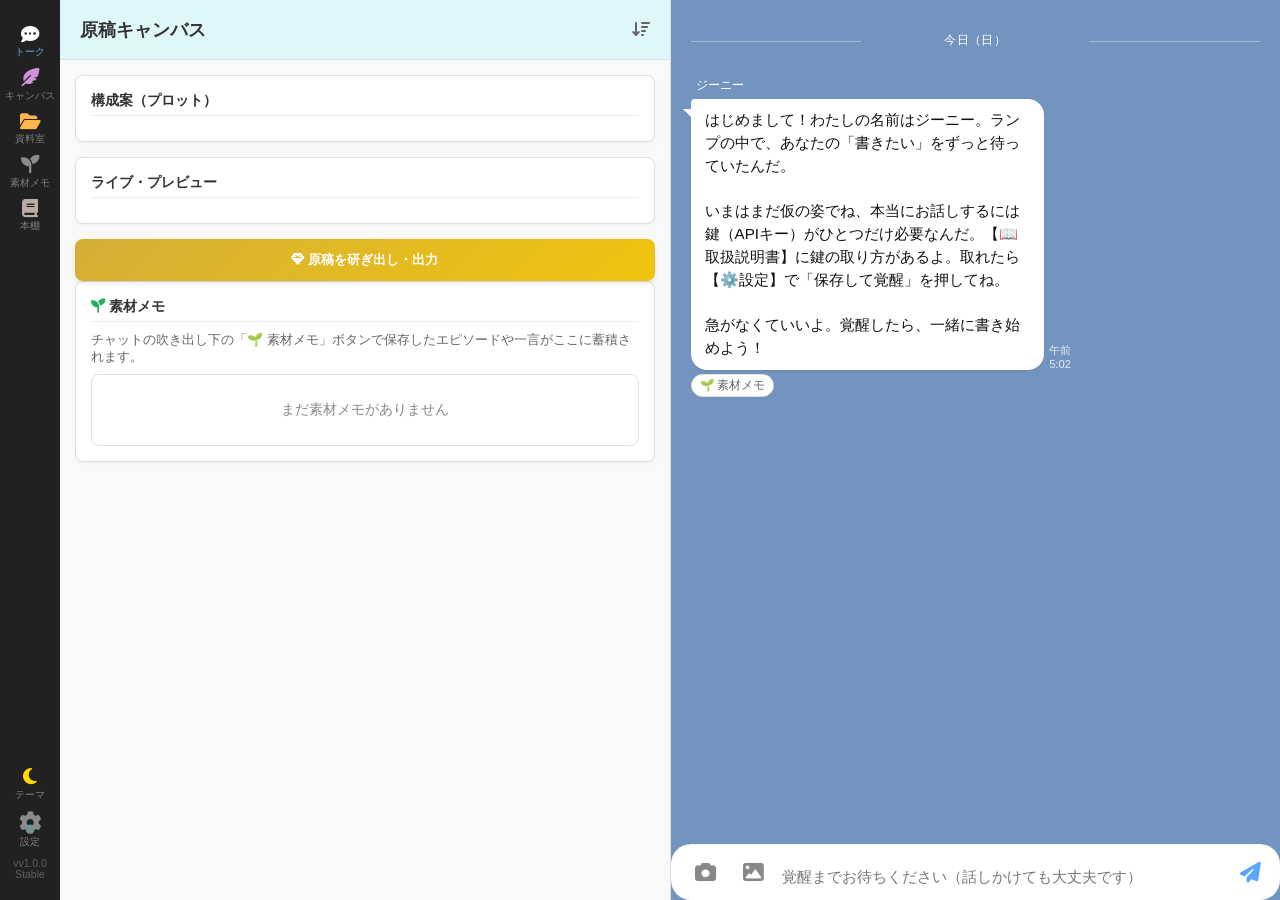
==== commit 4ed79b99: "fix: swap Seeds and Bookshelf icons, fix mobile nav overflow for settings button, bump cache to v104" ====
--- a/index.html
+++ b/index.html
@@ -39,7 +39,7 @@
     <link rel="apple-touch-icon" href="icon.png">
     
     <!-- External Assets -->
-    <link rel="stylesheet" href="style.css?v=102">
+    <link rel="stylesheet" href="style.css?v=104">
     <link rel="stylesheet" href="https://cdnjs.cloudflare.com/ajax/libs/font-awesome/6.4.0/css/all.min.css">
     
     <!-- Google API for Drive Sync -->
@@ -67,8 +67,8 @@
                 <div class="nav-icon active" id="navChat" title="トーク"><i class="fas fa-comment-dots"></i><span class="nav-label">トーク</span></div>
                 <div class="nav-icon" id="navRecord" title="キャンバス"><i class="fas fa-feather-alt"></i><span class="nav-label">キャンバス</span></div>
                 <div class="nav-icon" id="navArchive" title="資料室"><i class="fas fa-folder-open"></i><span class="nav-label">資料室</span></div>
+                <div class="nav-icon" id="navSeeds" title="素材メモ"><i class="fas fa-seedling"></i><span class="nav-label">素材メモ</span></div>
                 <div class="nav-icon" id="navBookshelf" title="本棚"><i class="fas fa-book"></i><span class="nav-label">本棚</span></div>
-                <div class="nav-icon" id="navSeeds" title="素材メモ"><i class="fas fa-seedling"></i><span class="nav-label">素材メモ</span></div>
             </div>
             <div class="nav-bottom">
                 <div class="nav-icon" id="themeToggleBtn" title="テーマ切替"><i class="fas fa-moon"></i><span class="nav-label">テーマ</span></div>
@@ -538,7 +538,7 @@
         <img id="imageLightboxImg" src="" alt="拡大表示">
     </div>
 
-    <script src="version.js?v=102"></script>
-    <script src="script.js?v=102"></script>
+    <script src="version.js?v=104"></script>
+    <script src="script.js?v=104"></script>
 </body>
 </html>
--- a/style.css
+++ b/style.css
@@ -850,13 +850,18 @@
         bottom: 0;
         left: 0;
         right: 0;
-        width: 100%;
+        width: 100vw;
+        max-width: 100%;
         height: 56px;
         flex-direction: row;
         justify-content: space-between;
-        padding: 0 4px;
+        align-items: stretch;
+        padding: 0 2px;
+        padding-bottom: env(safe-area-inset-bottom, 0px);
+        box-sizing: border-box;
         z-index: 300;
         background-color: var(--line-nav-bg);
+        overflow: hidden;
     }
 
     .nav-top {
@@ -865,6 +870,7 @@
         align-items: center;
         flex: 5;
         justify-content: space-around;
+        min-width: 0;
     }
 
     .nav-bottom {
@@ -873,21 +879,29 @@
         align-items: center;
         flex: 2;
         justify-content: space-around;
+        min-width: 0;
     }
 
     .nav-version {
-        display: none;
+        display: none !important;
     }
 
     .line-nav .nav-icon {
-        padding: 4px 1px;
-        min-width: 0;
-        flex: 1;
-        font-size: 1.05rem;
+        padding: 4px 1px !important;
+        min-width: 0 !important;
+        width: 100% !important;
+        flex: 1 !important;
+        font-size: 1rem !important;
+        gap: 2px !important;
+    }
+
+    .line-nav .nav-icon i {
+        font-size: 1.05rem !important;
     }
 
     .line-nav .nav-icon .nav-label {
-        font-size: 9px;
+        font-size: 8.5px !important;
+        letter-spacing: -0.5px;
     }
 
     #navLine .nav-line-svg,
@@ -1629,7 +1643,11 @@
     cursor: pointer;
     border-radius: 8px;
     transition: background 0.2s, color 0.2s, transform 0.1s;
-    min-width: 48px;
+}
+@media (min-width: 751px) {
+    .line-nav .nav-icon {
+        min-width: 48px;
+    }
 }
 .line-nav .nav-icon i {
     font-size: 1.15rem;
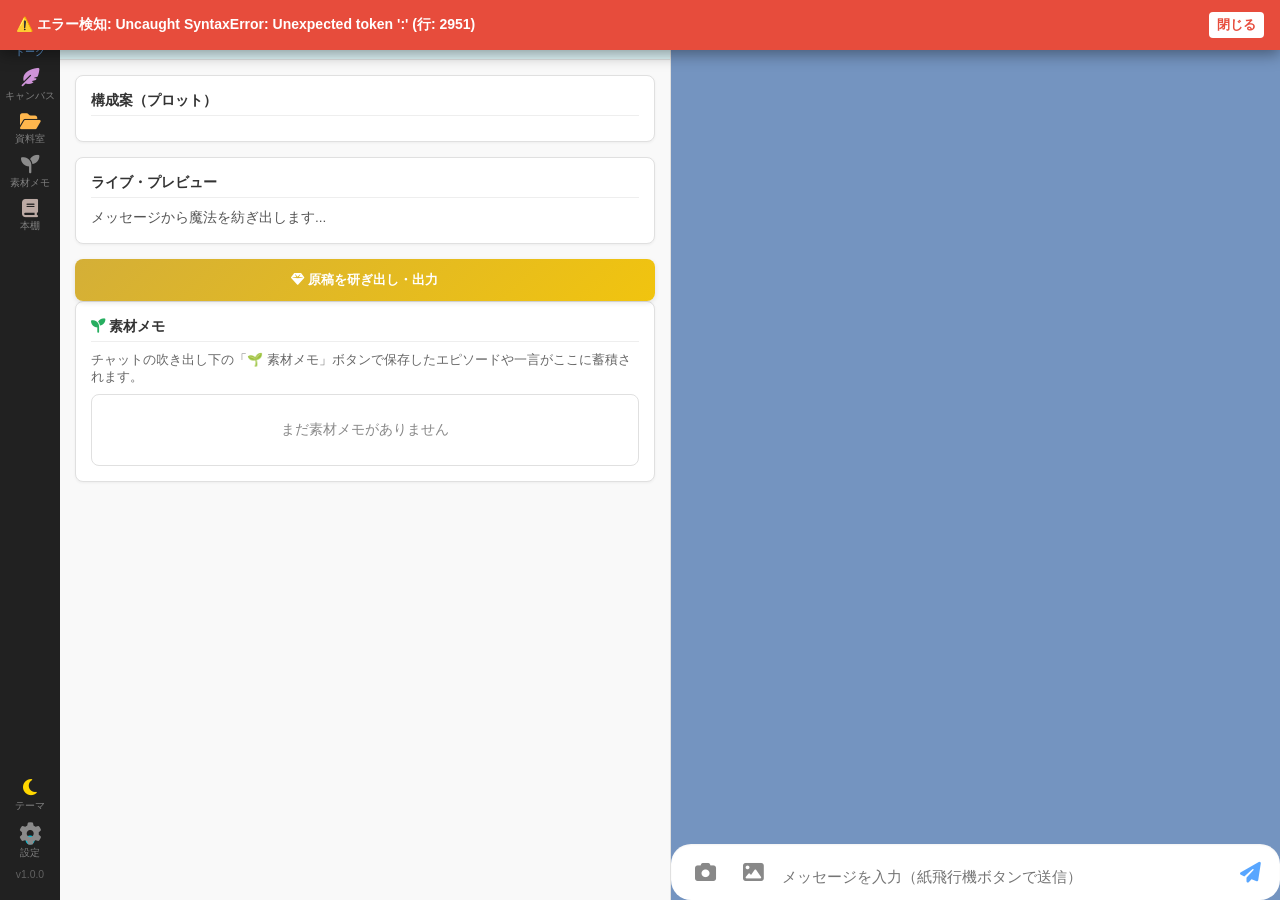
==== commit d4b6246e: "feat: ジーニー素材メモ自動連動＆保存済み表示と重複保存防止の実装 (Cache: v105)" ====
--- a/index.html
+++ b/index.html
@@ -39,7 +39,7 @@
     <link rel="apple-touch-icon" href="icon.png">
     
     <!-- External Assets -->
-    <link rel="stylesheet" href="style.css?v=104">
+    <link rel="stylesheet" href="style.css?v=105">
     <link rel="stylesheet" href="https://cdnjs.cloudflare.com/ajax/libs/font-awesome/6.4.0/css/all.min.css">
     
     <!-- Google API for Drive Sync -->
@@ -538,7 +538,7 @@
         <img id="imageLightboxImg" src="" alt="拡大表示">
     </div>
 
-    <script src="version.js?v=104"></script>
-    <script src="script.js?v=104"></script>
+    <script src="version.js?v=105"></script>
+    <script src="script.js?v=105"></script>
 </body>
 </html>
--- a/style.css
+++ b/style.css
@@ -1711,6 +1711,22 @@
     opacity: 0.85;
 }
 
+/* --- Save Seed Button States --- */
+.save-seed-btn.saved,
+.save-seed-btn:disabled {
+    background: #e8f5e9 !important;
+    color: #2e7d32 !important;
+    border-color: #a5d6a7 !important;
+    cursor: default !important;
+    opacity: 0.95;
+}
+body.dark-theme .save-seed-btn.saved,
+body.dark-theme .save-seed-btn:disabled {
+    background: #1b382b !important;
+    color: #81c784 !important;
+    border-color: #2e7d32 !important;
+}
+
 /* --- Seeds Container in Canvas --- */
 .seeds-container {
     background: var(--bg-card, #ffffff);
@@ -1719,3 +1735,27 @@
     padding: 10px;
 }
 
+/* --- Toast Notification --- */
+.genie-toast {
+    position: fixed;
+    top: 20px;
+    left: 50%;
+    transform: translateX(-50%) translateY(-30px);
+    background: rgba(39, 174, 96, 0.95);
+    color: #ffffff;
+    padding: 8px 18px;
+    border-radius: 20px;
+    font-size: 0.85rem;
+    font-weight: bold;
+    box-shadow: 0 4px 12px rgba(0, 0, 0, 0.15);
+    z-index: 10000;
+    opacity: 0;
+    pointer-events: none;
+    transition: all 0.3s cubic-bezier(0.175, 0.885, 0.32, 1.275);
+}
+.genie-toast.show {
+    transform: translateX(-50%) translateY(0);
+    opacity: 1;
+}
+
+
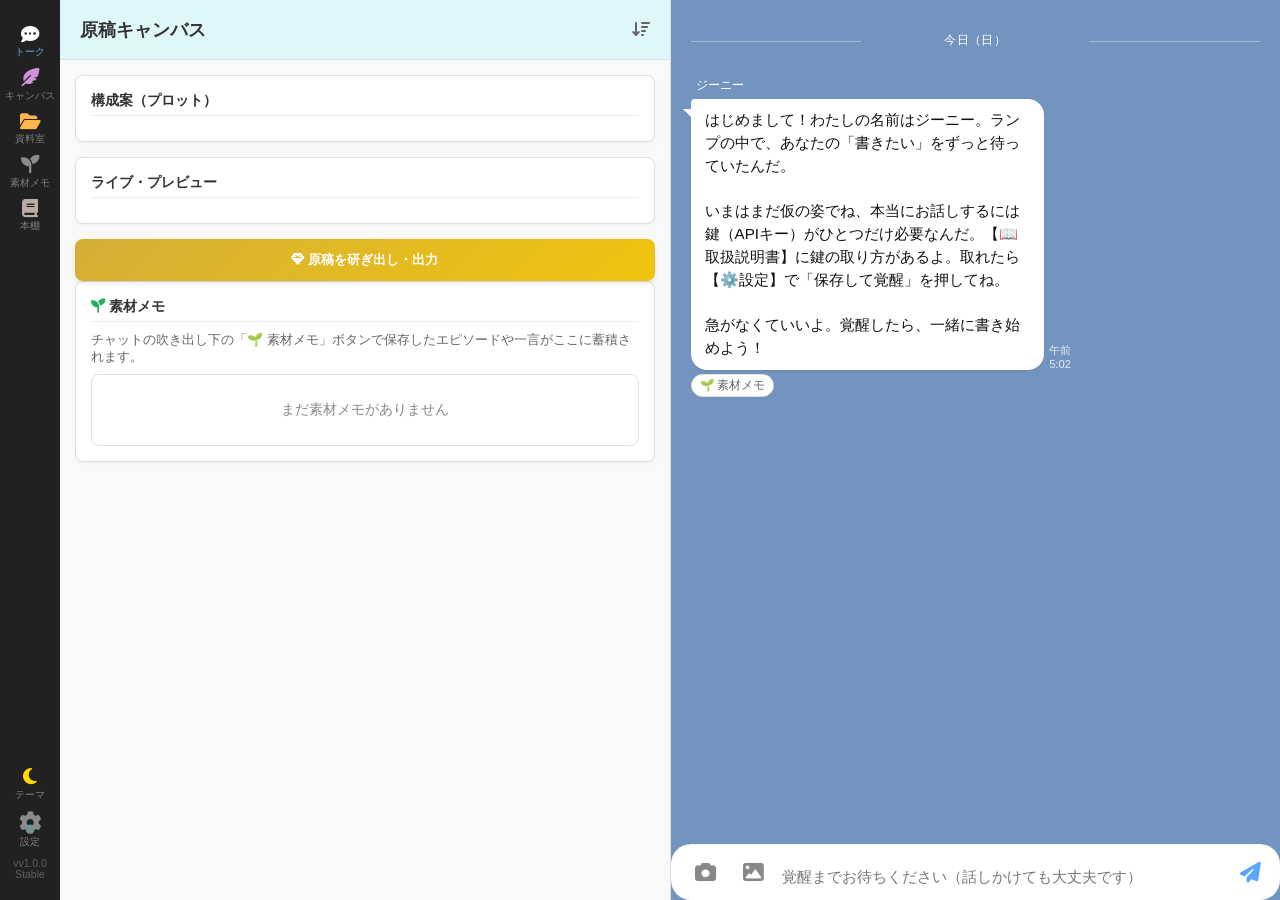
==== commit b5d3e927: "Fix: script.js 2951行目の構文エラー修正 (v106)" ====
--- a/index.html
+++ b/index.html
@@ -39,7 +39,7 @@
     <link rel="apple-touch-icon" href="icon.png">
     
     <!-- External Assets -->
-    <link rel="stylesheet" href="style.css?v=105">
+    <link rel="stylesheet" href="style.css?v=106">
     <link rel="stylesheet" href="https://cdnjs.cloudflare.com/ajax/libs/font-awesome/6.4.0/css/all.min.css">
     
     <!-- Google API for Drive Sync -->
@@ -538,7 +538,7 @@
         <img id="imageLightboxImg" src="" alt="拡大表示">
     </div>
 
-    <script src="version.js?v=105"></script>
-    <script src="script.js?v=105"></script>
+    <script src="version.js?v=106"></script>
+    <script src="script.js?v=106"></script>
 </body>
 </html>
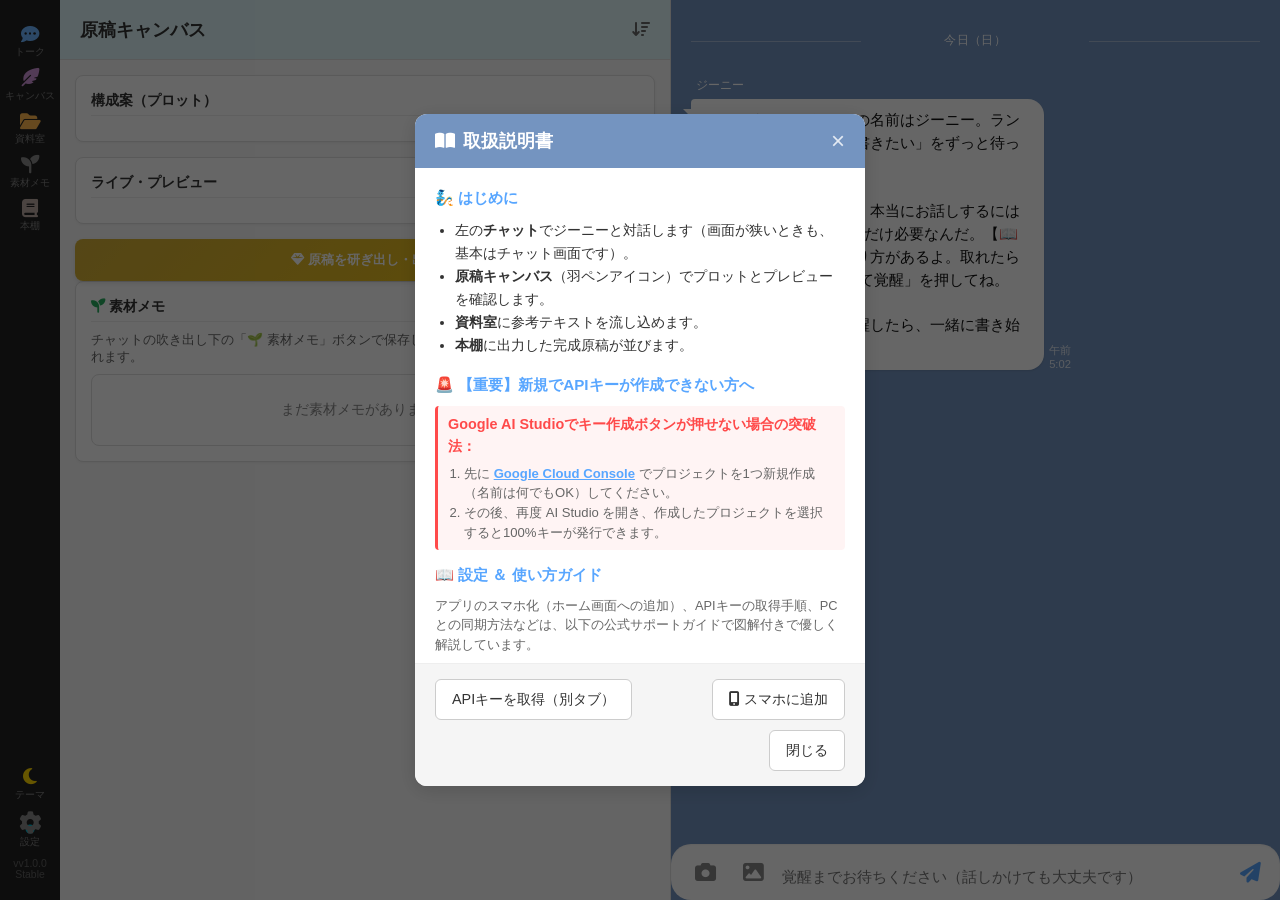
==== commit dd8b6ae0: "feat: 出だし挨拶の生活リズム適応・過剰削り解消＆親友トーンへの刷新 (Cache: v107)" ====
--- a/index.html
+++ b/index.html
@@ -538,7 +538,7 @@
         <img id="imageLightboxImg" src="" alt="拡大表示">
     </div>
 
-    <script src="version.js?v=106"></script>
-    <script src="script.js?v=106"></script>
+    <script src="version.js?v=107"></script>
+    <script src="script.js?v=107"></script>
 </body>
 </html>
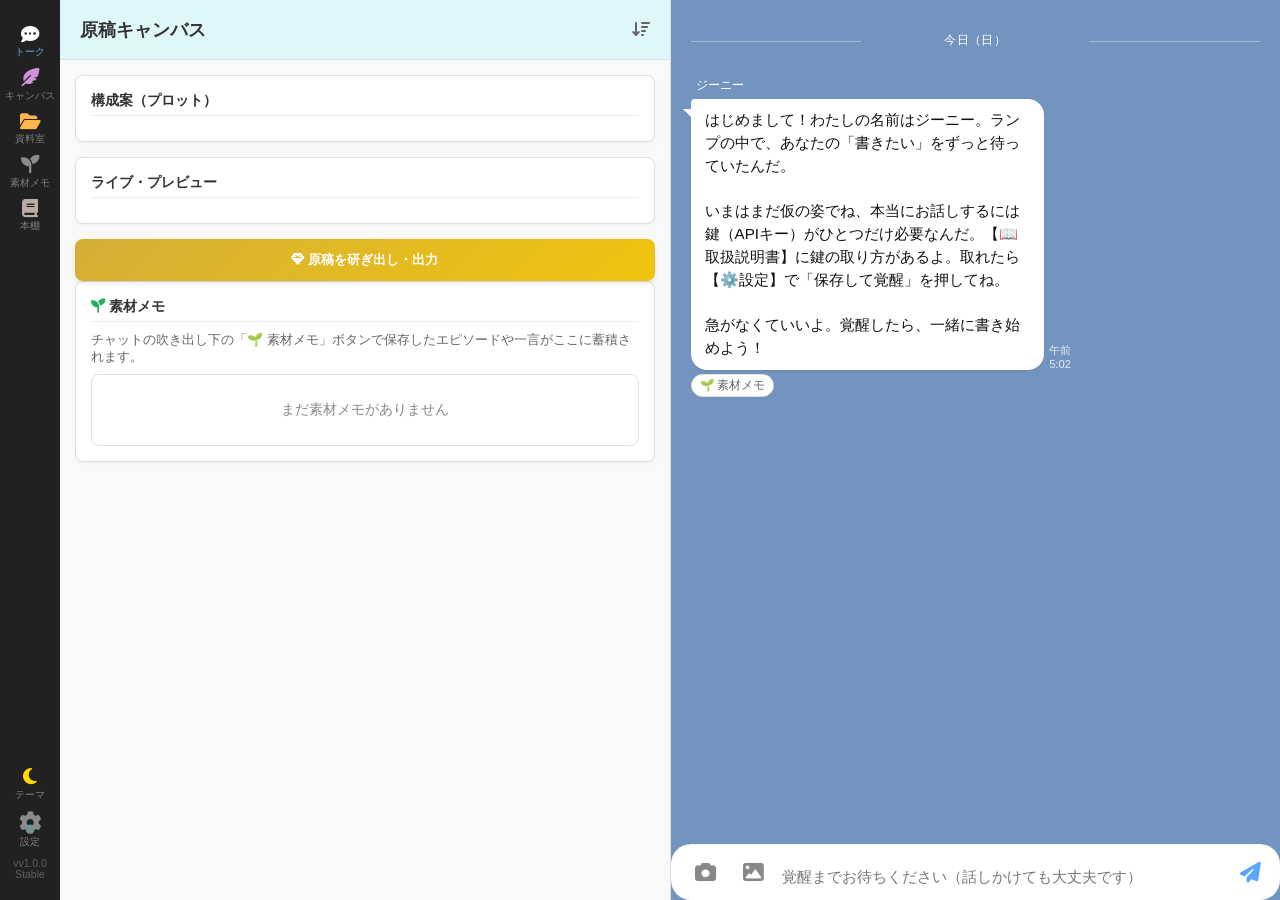
==== commit 1ba85044: "feat: 起動時自動挨拶の完全撤廃＆静穏待機化（ユーザー主導設計への刷新） (Cache: v108)" ====
--- a/index.html
+++ b/index.html
@@ -39,7 +39,7 @@
     <link rel="apple-touch-icon" href="icon.png">
     
     <!-- External Assets -->
-    <link rel="stylesheet" href="style.css?v=106">
+    <link rel="stylesheet" href="style.css?v=108">
     <link rel="stylesheet" href="https://cdnjs.cloudflare.com/ajax/libs/font-awesome/6.4.0/css/all.min.css">
     
     <!-- Google API for Drive Sync -->
@@ -538,7 +538,7 @@
         <img id="imageLightboxImg" src="" alt="拡大表示">
     </div>
 
-    <script src="version.js?v=107"></script>
-    <script src="script.js?v=107"></script>
+    <script src="version.js?v=108"></script>
+    <script src="script.js?v=108"></script>
 </body>
 </html>
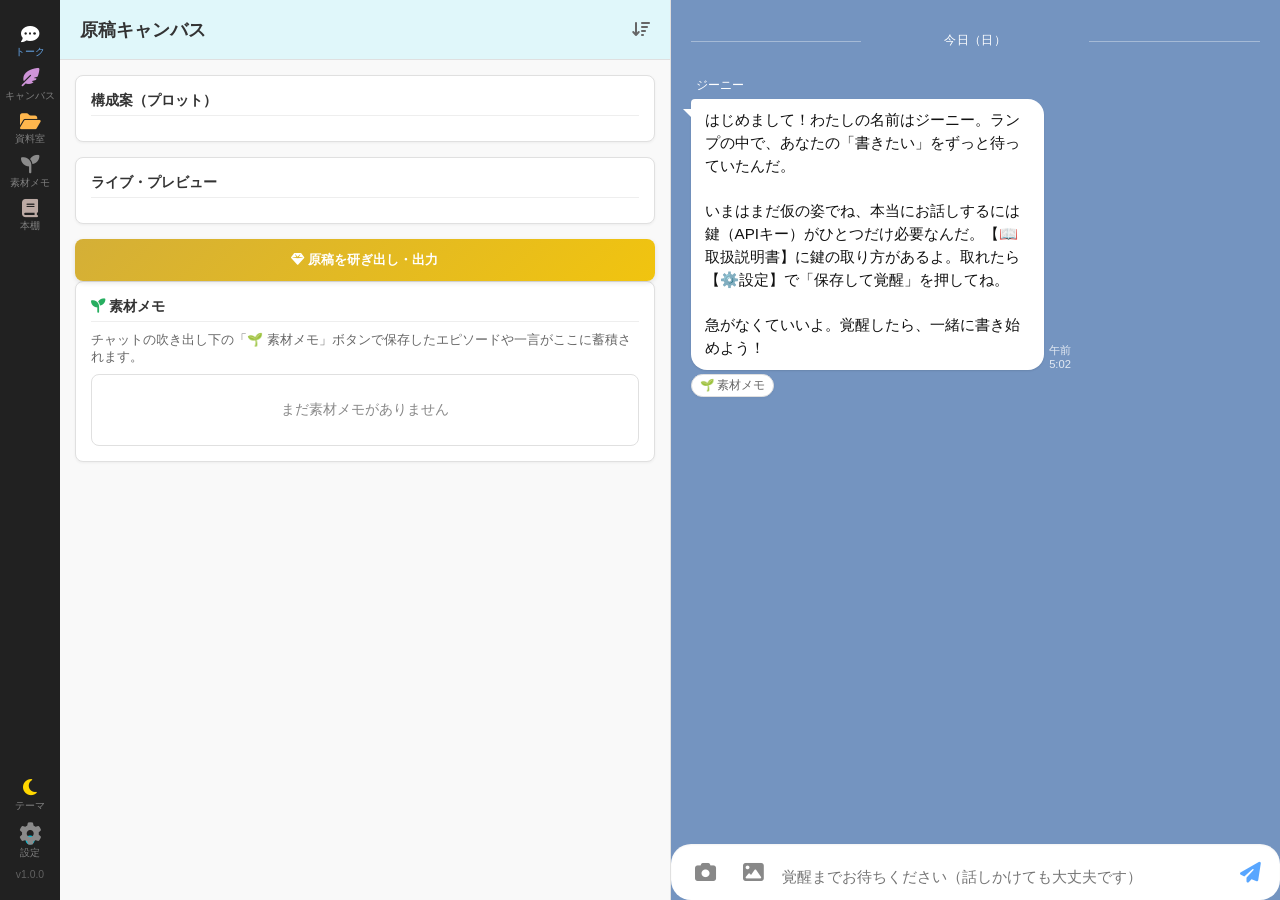
==== commit 2eabd84f: "fix: 安定版品質・セキュリティ総点検＆Gemini現行モデル移行 (v1.0.0 Stable / v109)" ====
--- a/index.html
+++ b/index.html
@@ -22,7 +22,15 @@
                     errDiv.style.cssText = 'position:fixed;top:0;left:0;right:0;background:#e74c3c;color:#fff;padding:12px 16px;z-index:999999;font-size:14px;font-weight:bold;word-break:break-all;box-shadow:0 4px 15px rgba(0,0,0,0.4);display:flex;justify-content:space-between;align-items:center;';
                     document.body.appendChild(errDiv);
                 }
-                errDiv.innerHTML = '<span>⚠️ エラー検知: ' + msg + ' (行: ' + lineNo + ')</span><button onclick="this.parentElement.remove()" style="background:#fff;color:#e74c3c;border:none;padding:4px 8px;border-radius:4px;cursor:pointer;font-weight:bold;">閉じる</button>';
+                var span = document.createElement('span');
+                span.textContent = '⚠️ エラー検知: ' + msg + ' (行: ' + lineNo + ')';
+                var btn = document.createElement('button');
+                btn.textContent = '閉じる';
+                btn.style.cssText = 'background:#fff;color:#e74c3c;border:none;padding:4px 8px;border-radius:4px;cursor:pointer;font-weight:bold;margin-left:10px;';
+                btn.onclick = function() { errDiv.remove(); };
+                errDiv.innerHTML = '';
+                errDiv.appendChild(span);
+                errDiv.appendChild(btn);
             } catch(e){}
             return false;
         };
@@ -39,7 +47,7 @@
     <link rel="apple-touch-icon" href="icon.png">
     
     <!-- External Assets -->
-    <link rel="stylesheet" href="style.css?v=108">
+    <link rel="stylesheet" href="style.css?v=109">
     <link rel="stylesheet" href="https://cdnjs.cloudflare.com/ajax/libs/font-awesome/6.4.0/css/all.min.css">
     
     <!-- Google API for Drive Sync -->
@@ -150,7 +158,6 @@
                         <i class="fas fa-paper-plane tool-icon" style="color: var(--accent); cursor: pointer;"></i>
                     </div>
                 </div>
-            </div>
         </main>
         
     </div>
@@ -290,11 +297,10 @@
                     <div style="padding-top: 10px;">
                         <label for="apiModelSelect" style="font-size: 0.8rem; font-weight: bold; color: var(--text-meta); display: block; margin-bottom: 5px;">使用するAIモデル</label>
                         <select id="apiModelSelect" class="api-key-input" style="background: #fff; cursor: pointer; margin-bottom: 10px;">
-                            <option value="gemini-2.0-flash" selected>Gemini 2.0 Flash (おすすめ・最速・高機能)</option>
-                            <option value="gemini-2.0-flash-lite">Gemini 2.0 Flash-Lite (軽量・高安定)</option>
-                            <option value="gemini-1.5-flash">Gemini 1.5 Flash (標準・安定版)</option>
-                            <option value="gemini-1.5-flash-8b">Gemini 1.5 Flash-8B (超軽量)</option>
-                            <option value="gemini-1.5-pro">Gemini 1.5 Pro (超高機能・長文対応)</option>
+                            <option value="gemini-3.5-flash" selected>Gemini 3.5 Flash (おすすめ・最速・高機能)</option>
+                            <option value="gemini-2.5-flash">Gemini 2.5 Flash (高速・高安定)</option>
+                            <option value="gemini-3.5-pro">Gemini 3.5 Pro (最新フラッグシップ・長文対応)</option>
+                            <option value="gemini-2.5-pro">Gemini 2.5 Pro (超高機能・高度推論)</option>
                         </select>
                     </div>
                 </details>
@@ -538,7 +544,7 @@
         <img id="imageLightboxImg" src="" alt="拡大表示">
     </div>
 
-    <script src="version.js?v=108"></script>
-    <script src="script.js?v=108"></script>
+    <script src="version.js?v=109"></script>
+    <script src="script.js?v=109"></script>
 </body>
 </html>
